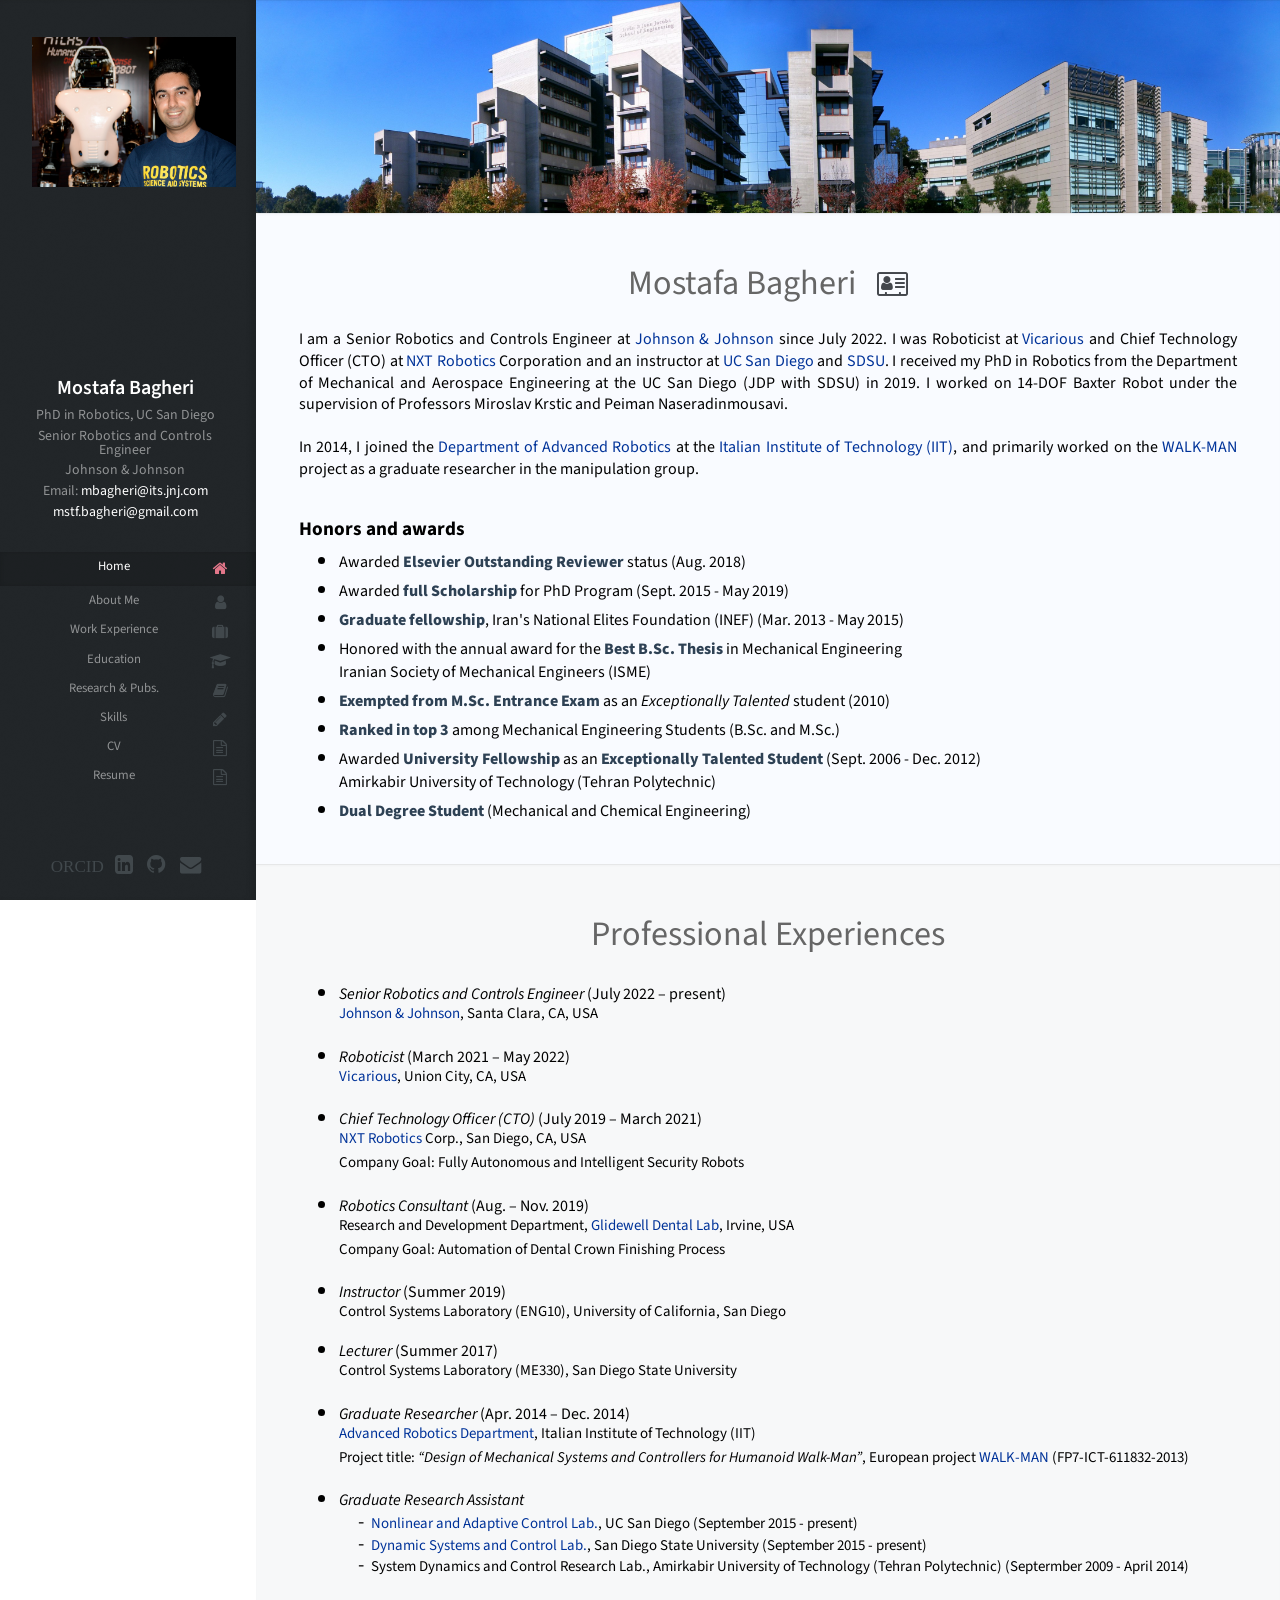
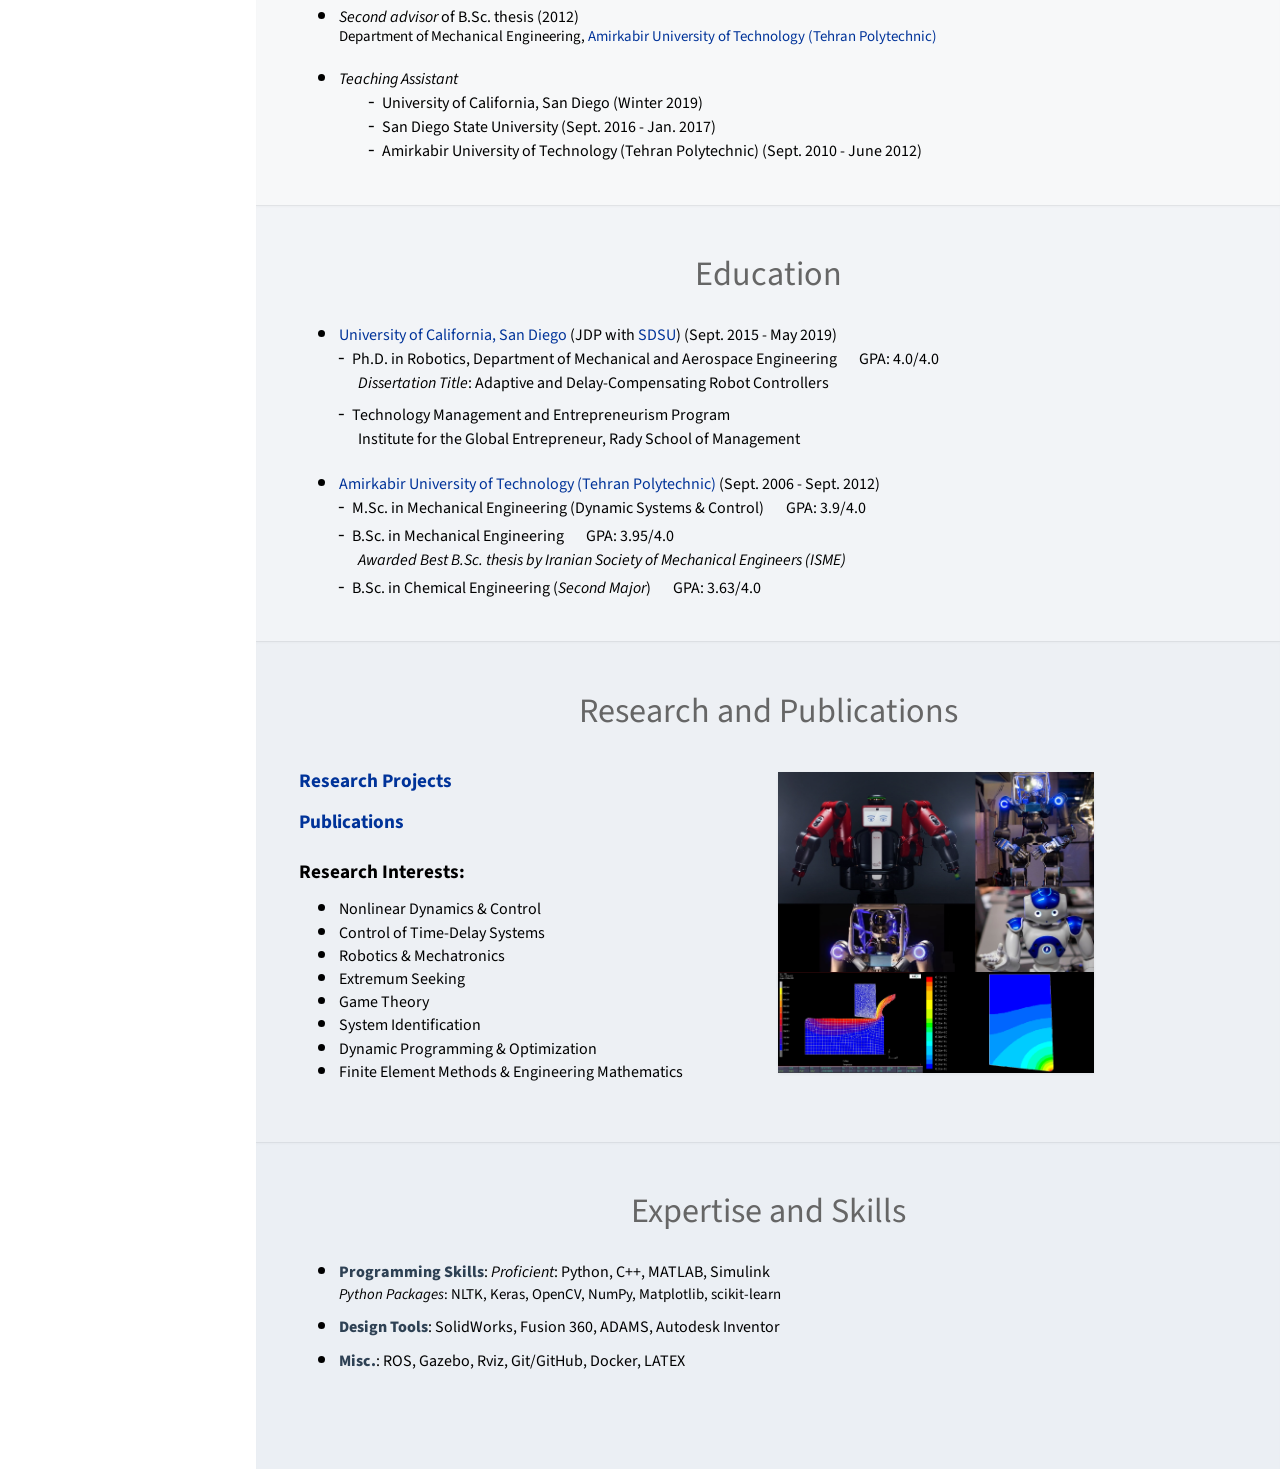
==== index.html @ edbf9868 "initial commit" ====
<!DOCTYPE HTML>
<!--
	Prologue by HTML5 UP
	html5up.net | @ajlkn
	Free for personal and commercial use under the CCA 3.0 license (html5up.net/license)
-->
<html>
	<head>
		<title>Mostafa Bagheri</title>
		<link href="images/UCSD.png" rel="icon"/>

		<script>
		  (function(i,s,o,g,r,a,m){i['GoogleAnalyticsObject']=r;i[r]=i[r]||function(){
		  (i[r].q=i[r].q||[]).push(arguments)},i[r].l=1*new Date();a=s.createElement(o),
		  m=s.getElementsByTagName(o)[0];a.async=1;a.src=g;m.parentNode.insertBefore(a,m)
		  })(window,document,'script','https://www.google-analytics.com/analytics.js','ga');

		  ga('create', 'UA-82747559-2', 'auto');
		  ga('require', 'linkid');
		  ga('send', 'pageview');

		</script>

		<meta charset="utf-8" />
		<meta name="viewport" content="width=device-width, initial-scale=1" />
		<!--[if lte IE 8]><script src="assets/js/ie/html5shiv.js"></script><![endif]-->
		<link rel="stylesheet" href="assets/css/main.css" />
		<!--[if lte IE 8]><link rel="stylesheet" href="assets/css/ie8.css" /><![endif]-->
		<!--[if lte IE 9]><link rel="stylesheet" href="assets/css/ie9.css" /><![endif]-->
	</head>
	<body>

		<!-- Header -->
		<div id="header">

			<div class="top">

				<!-- Logo -->
					<div id="logo">
						<span class="image avatar48"> <img src="images/profile.jpg"/></span>
						<p style="line-height:12.5em;"> &nbsp; </p> <!-- for enough top margin-->
						<h1 id="title" style="font-size: 20px; margin-top:1em;">
							Mostafa Bagheri
						</h1>
						<p style="line-height:1.0em; font-size: 0.65em">
							PhD in Robotics, UC San Diego
						</p>
						<p style="line-height:1.0em; font-size: 0.65em">
							Senior Robotics and Controls Engineer
						</p>
                                                <p style="line-height:1.0em; font-size: 0.65em">
							Johnson & Johnson
						</p>
						<p style="line-height:1.0em; font-size: 0.65em">
							Email: <a href="mailto:mbagheri@its.jnj.com" style="color:#ffffff"> mbagheri@its.jnj.com </a>
						</p>
						<p style="line-height:1.0em; font-size: 0.65em">
							<!-- &emsp; &emsp; &nbsp; --> <a href="mailto:mstf.bagheri@gmail.com" style="color:#ffffff">mstf.bagheri@gmail.com</a>
						</p>
					</div>

				<!-- Nav -->
					<nav id="nav">
						<!--

							Prologue's nav expects links in one of two formats:

							1. Hash link (scrolls to a different section within the page)

							   <li><a href="#foobar" id="foobar-link" class="icon fa-whatever-icon-you-want skel-layers-ignoreHref"><span class="label">Foobar</span></a></li>

							2. Standard link (sends the user to another page/site)

							   <li><a href="http://foobar.tld" id="foobar-link" class="icon fa-whatever-icon-you-want"><span class="label">Foobar</span></a></li>

						-->
						<ul>
							<li>
								<a href="#top" id="top-link" class="skel-layers-ignoreHref">
									<span class="icon fa-home" style="margin:-10px 0 -5px 0;"> Home </span>
								</a>
							</li>
							
							<li>
								<a href="#about" id="about-link" class="skel-layers-ignoreHref">
									<span style="margin:-10px 0 -10px 0" class="icon fa-user"> About Me </span>
								</a>
							</li>

							<li>
								<a href="#work" id="work-link" class="skel-layers-ignoreHref"><span style="margin:-10px 0 -10px 0" class="icon fa-suitcase"> Work Experience </span></a>
							</li>
							
							<li>
								<a href="#education" id="education-link" class="skel-layers-ignoreHref"><span style="margin:-10px 0 -10px 0" class="icon fa-graduation-cap"> Education </span></a>
							</li>

							<li>
								<a href="#research" id="research-link" class="skel-layers-ignoreHref"><span style="margin:-10px 0 -10px 0" class="icon fa-book"> Research &amp; Pubs. </span></a>
							</li>
							
							<li>
								<a href="#skills" id="skills-link" class="skel-layers-ignoreHref"><span style="margin:-10px 0 -10px 0" class="icon fa-pencil"> Skills </span></a>
							</li>
							
							<li>
								<a href="MBagheri_CV.pdf" target="_blank" id="resume-link" class="skel-layers-ignoreHref"><span class="icon fa-file-text-o" style="margin:-10px 0 -10px 0">CV</span></a>
							</li>
							<li>
								<a href="MBagheri_resume.pdf" target="_blank" id="resume-link" class="skel-layers-ignoreHref"><span class="icon fa-file-text-o" style="margin:-10px 0 -10px 0">Resume</span></a>
							</li>

						</ul>
					</nav>

			</div>

			<div class="bottom">
				<!-- Social Icons -->
				<ul style="margin-top:0px" class="icons">
					<!-- <li>
						<a href="#" class="icon fa-twitter"><span class="label">Twitter</span></a>
					</li> -->
					
					<li style="padding-right:25px">
						<a href="https://orcid.org/0000-0001-7438-4674" class="fa fa-brands:orcid"><span class="label">ORCID</span></a>
					</li>

					<li style="padding-right:-1px">
						<a href="https://www.linkedin.com/in/mstf-bagheri" class="icon fa-linkedin-square"></a>
					</li>
					
					<!-- <li>
						<a href="https://app.joinhandshake.com/users/11401676" class="icon fa-handshake-o"><span class="label">Handshake</span></a>
					</li> -->
					
					<li style="padding-right: 1px">
						<a href="https://github.com/mostafa-bagheri" class="icon fa-github"></a>
					</li>
					
					<!-- <li>
						<a href="#" class="icon fa-dribbble"><span class="label">Dribbble</span></a>
					</li> -->
					
					<li>
						<a href="mailto:mstfbagheri@ucsd.edu" class="icon fa-envelope"></a>
					</li>

				</ul>
			</div>

		</div>

		<!-- Main -->
			<div id="main">

				<!-- Intro -->
					<section id="top" class="one dark cover">
						<div class="container">
							<header>
								<br /> 			<br />
								<br /> 			<br />
								<!--  <h2 class="alt">Mostafa Bagheri</h2>
									<p>Nonlinear and Adaptive Control laboratory<br />
									Mechanical and Aerospace Engineering<br />
									University of California San Diego<br />
									Phone: 858-534-5670, &nbsp;&nbsp; Cell: 424-347-4858<br />
									<a href="mstfbagheri@eng.ucsd.edu" style="color:#91a1c1">mstfbagheri@ucsd.edu</a></p> -->
							</header>

							<!--  <footer>
								<a href="#portfolio" class="button scrolly">Magna Aliquam</a>
							</footer> -->

						</div>
					</section>

				<!-- Home -->
					<section id="about" class="two">
						<div class="container">

							<header>
								<h2>Mostafa Bagheri &nbsp; <a href="M_Bagheri.vcf" style="color:#44474d; font-size: 22px;" class="icon fa-address-card-o"></a></h2>
							</header>

							<p class="mytext" style="text-align:justify; margin-bottom:1.5em">
								I am a Senior Robotics and Controls Engineer at <a href="http://www.jnj.com/" style="color:#003399">Johnson & Johnson</a> since July 2022. I was Roboticist at <a href="http://www.vicarious.com/" style="color:#003399">Vicarious</a> and Chief Technology Officer (CTO) at <a href="http://www.nxtrobotics.com/" style="color:#003399">NXT Robotics</a> Corporation and an instructor at <a href="http://flyingv.ucsd.edu/" target="_blank" style="color:#003399">UC San Diego</a> and <a href="https://peimannm.sdsu.edu/" target="_blank" style="color:#003399">SDSU</a>. I received my PhD in Robotics from the Department of Mechanical and Aerospace Engineering at the UC San Diego (JDP with SDSU) in 2019. I worked on 14-DOF Baxter Robot under the supervision of Professors Miroslav Krstic and Peiman Naseradinmousavi. 
								</br>
								</br>
								In 2014, I joined the <a href="https://www.iit.it/research/lines/advanced-robotics" style="color:#003399">Department of Advanced Robotics</a> at the <a href="https://iit.it/" style="color:#003399">Italian Institute of Technology (IIT)</a>, and primarily worked on the <a href="https://www.walk-man.eu/" style="color:#003399">WALK-MAN</a> project as a graduate researcher in the manipulation group.
							</p>
							

							<p class="mysubsec" style="text-align:justify; margin: 2.0em 0 0.25em 0">
								Honors and awards
							</p>
							<ul style="list-style-type:disc; margin-left:40px">
								
								<li><p class="mylist">Awarded <b>Elsevier Outstanding Reviewer</b> status (Aug. 2018) </p>

								<li><p class="mylist">Awarded <b>full Scholarship</b> for PhD Program (Sept. 2015 - May 2019)

								<!-- <li><p class="mylist" style="margin-bottom:0.4em">Awarded Dynamic Systems and Control Division (<a href="https://www.asme.org/events/dscc/about" style="color:#003399">DSCD</a>) student travel grant, 2016 & 2017 (<a href="https://www.asme.org/" style="color:#003399">www.asme.org</a>)</p> -->
							
								<li><p class="mylist"><b>Graduate fellowship</b>, Iran's National Elites Foundation (INEF) (Mar. 2013 - May 2015) </p>
								
								<li><p class="mylist" style="margin-bottom:-0.07em">Honored with the annual award for the <b>Best B.Sc. Thesis</b> in Mechanical Engineering</p>
								<p class="mylist">Iranian Society of Mechanical Engineers (ISME)</p>
								
								<li>
									<p class="mylist">
										<b>Exempted from M.Sc. Entrance Exam</b> as an <i>Exceptionally Talented</i> student (2010)</p>
								</li>
								
								<li>
									<p class="mylist">
										<b>Ranked in top 3</b> among Mechanical Engineering Students (B.Sc. and M.Sc.)</p>
								</li>
								
								<li>
									<p class="mylist" style="margin-bottom:-0.07em">
										Awarded <b>University Fellowship</b> as an <b>Exceptionally Talented Student</b> (Sept. 2006 - Dec. 2012)
									</p>
									
									<p class="mylist">
										Amirkabir University of Technology (Tehran Polytechnic)
									</p>
								</li>
								
								<li>
									<p class="mylist">
										<b>Dual Degree Student</b> (Mechanical and Chemical Engineering)
									</p>
								</li>

								<p class="mylistsub" style="margin-bottom:-1.5em">
								</p>

							</ul>
						
						</div>
					</section>

					<section id="work" class="three">
						<div class="container">

							<header>
								<h2>Professional Experiences</h2>
							</header>

							<!-- <a href="#" class="image featured"><img src="images/pic08.jpg" alt="" /></a> -->

							<ul style="list-style-type:disc;margin-left:40px;margin-top:10px">

								<li>
									<p class="mylist" style="text-align:justify"><i>Senior Robotics and Controls Engineer</i> (July 2022 – present)</p>
									<p class="mylistsub" style="text-align:justify">
									<a href="https://www.vicarious.com" style="color:#003399">Johnson & Johnson</a>, Santa Clara, CA, USA</p>
									<p class="mylistsub" style="margin-bottom:1.15em"></p>

								</li>

								<li>
									<p class="mylist" style="text-align:justify"><i>Roboticist</i> (March 2021 – May 2022)</p>
									<p class="mylistsub" style="text-align:justify">
									<a href="https://www.vicarious.com" style="color:#003399">Vicarious</a>, Union City, CA, USA</p>
									<p class="mylistsub" style="margin-bottom:1.15em"></p>

								</li>

								<li>
									<p class="mylist" style="text-align:justify"><i>Chief Technology Officer (CTO)</i> (July 2019 – March 2021)</p>
									
									<p class="mylistsub" style="text-align:justify">
									
									<a href="https://www.nxtrobotics.com" style="color:#003399">NXT Robotics</a> Corp., San Diego, CA, USA</p>
									
									<p class="mylistsub" style="text-align:justify; margin-top:-6px;">
									Company Goal: Fully Autonomous and Intelligent Security Robots</p>

									<p class="mylistsub" style="margin-bottom:1.15em"></p>

								</li>

								<li><p class="mylist" style="text-align:justify"><i>Robotics Consultant</i> (Aug. – Nov. 2019)</p>
									
									<p class="mylistsub" style="text-align:justify">
									Research and Development Department, <a href="https://glidewelldental.com" style="color:#003399">Glidewell Dental Lab</a>, Irvine, USA</p>
									
									<p class="mylistsub" style="text-align:justify; margin-top:-6px;">
									Company Goal: Automation of Dental Crown Finishing Process</p>

									<p class="mylistsub" style="margin-bottom:1.15em"></p>

								</li>

								<li><p class="mylist" style="text-align:justify"><i>Instructor</i> (Summer 2019)</p>

									<p class="mylistsub" style="text-align:justify">
									Control Systems Laboratory (ENG10), University of California, San Diego</p>

								</li>

								<li><p class="mylist" style="text-align:justify"><i>Lecturer</i> (Summer 2017)</p>
									
									<p class="mylistsub" style="text-align:justify">
									Control Systems Laboratory (ME330), San Diego State University</p>

									<p class="mylistsub" style="margin-bottom:1.15em"></p>

								</li>

								<li><p class="mylist" style="text-align:justify;">
									<i>Graduate Researcher</i> (Apr. 2014 – Dec. 2014)</p>
									
									<p class="mylistsub" style="text-align:justify;">
										<a href="https://www.iit.it/research/lines/advanced-robotics" style="color:#003399">Advanced Robotics Department</a>, Italian Institute of Technology (IIT)</p>

									<p class="mylistsub" style="text-align:justify; margin-top:-6px;">
										Project title: <i>“Design of Mechanical Systems and Controllers for Humanoid Walk-Man”</i>, European project <a href="https://www.walk-man.eu/" style="color:#003399">WALK-MAN</a> (FP7-ICT-611832-2013)</p>

									<p class="mylistsub" style="margin-bottom:1.15em"></p>

								</li>

								<li><p class="mylist" style="text-align:justify; margin-bottom:4px;">
									<i>Graduate Research Assistant</i>
									<ul style="list-style-type:none; margin-left:20px">

										<li>
											<p class="mylistsub" style="text-align:justify; margin-bottom:5px;">
											&#9588; <a href="http://flyingv.ucsd.edu/" style="color:#003399">Nonlinear and Adaptive Control Lab.</a>, UC San Diego (September 2015 - present)
										</li>
										
										<li>
											<p class="mylistsub" style="text-align:justify; margin-bottom:5px;">
											&#9588; <a href="http://www-rohan.sdsu.edu/~mezzolo/index.html/" style="color:#003399">Dynamic Systems and Control Lab.</a>, San Diego State University (September 2015 - present)</p>
										</li>
										
										<li>
											<p class="mylistsub" style="text-align:justify">
											&#9588; System Dynamics and Control Research Lab., Amirkabir University of Technology (Tehran Polytechnic) (Septermber 2009 - April 2014)</p>
										</li>

										<!--<a href="http://mec.aut.ac.ir/autcms/labs/verticalPagesAjax/labHome.htm?id=1766457344&depurl=mechanical-engineering&lang=en&cid=6624872">-->

									</ul>

									<p class="mylistsub" style="margin-bottom:-1.25em"></p>
								</li>

								<li>
									<p class="mylist" style="text-align:justify">
									<i>Second advisor</i> of B.Sc. thesis (2012)</p>
									
									<p class="mylistsub" style="text-align:justify">
										Department of Mechanical Engineering, <a href="http://aut.ac.ir/en" style="color:#003399"> Amirkabir University of Technology (Tehran Polytechnic)</a>
									</p>

									<p class="mylistsub" style="margin-bottom:1.15em"></p>
								</li>

								<li><p class="mylist" style="text-align:justify">
									<i>Teaching Assistant</i>
									<ul style="list-style-type:none; margin-left:30px">

										<li><p class="mylist" style="text-align:justify">
											&#9588; University of California, San Diego (Winter 2019)</p>
										</li>

										<li><p class="mylist" style="text-align:justify">
											&#9588; San Diego State University (Sept. 2016 - Jan. 2017)</p>
										</li>
										
										<li><p class="mylist" style="text-align:justify">
											&#9588; Amirkabir University of Technology (Tehran Polytechnic) (Sept. 2010 - June 2012)</p>
										</li>

									</ul>

									<p class="mylistsub" style="margin-bottom:-1.5em"></p>
								</li>

							</ul>

						</div>
					</section>

					<section id="education" class="four">
						<div class="container">

							<header>
								<h2>Education</h2>
							</header>

							<ul style="list-style-type:disc; margin-left:40px">
								<li>
									<p class="mylist"><a href="https://ucsd.edu/" target="_blank" style="color:#003399;margin-bottom:-50px">University of California, San Diego</a> (JDP with <a href="https://www.sdsu.edu/" style="color:#003399">SDSU</a>) (Sept. 2015 - May 2019)</p>
								
									<p class="mylist"> &#9588; Ph.D. in Robotics, Department of Mechanical and Aerospace Engineering &emsp; GPA: 4.0/4.0</p>
									
									<p class="mylist"> &emsp; <i>Dissertation Title</i>: Adaptive and Delay-Compensating Robot Controllers</p>
									
									<p class="mylist" style="margin-bottom:0.5em"></p> <!-- style="font-size:19px; line-height:20px; text-align:left; margin-bottom:20px" -->
									
									<p class="mylist"> &#9588; Technology Management and Entrepreneurism Program</p>
									
									<p class="mylist"> &emsp; Institute for the Global Entrepreneur, Rady School of Management</p>
									
									<p class="mylist" style="margin-bottom:1.0em"></p>
								</li>

								<li>
									<p class="mylist"><a href="http://aut.ac.ir/en" style="color:#003399">Amirkabir University of Technology (Tehran Polytechnic)</a> (Sept. 2006 - Sept. 2012)</p>
								
									<p class="mylist" style="margin-bottom:0.25em"> &#9588; M.Sc. in Mechanical Engineering (Dynamic Systems &amp; Control) &emsp; GPA: 3.9/4.0 </p>
								
									<p class="mylist"> &#9588; B.Sc. in Mechanical Engineering &emsp; GPA: 3.95/4.0 </p>
								
									<p class="mylist"> &emsp; <i>Awarded Best B.Sc. thesis by Iranian Society of Mechanical Engineers (ISME)</i></p>
								
									<p class="mylist" style="margin-bottom:0.25em"></p>
								
									<p class="mylist"> &#9588; B.Sc. in Chemical Engineering (<i>Second Major</i>) &emsp; GPA: 3.63/4.0 </p>
								
								</li>

								<p class="mylistsub" style="margin-bottom:-1.5em"></p>

							</ul>

						</div>
					</section>

					<section id="research" class="five">
						<div class="container">

							<header>
								<h2 style="margin-bottom: 10px;">Research and Publications</h2>
							</header>

							<p class="mysubsec" style="text-align:justify; margin-bottom:1.0em">
								<a href="research.html" style="color:#003399;">Research Projects</a>
							</p>

							<p class="mysubsec" style="text-align:justify; margin-bottom:1.5em">
								<a href="publication.html" style="color:#003399;">Publications</a>
							</p>

							<p class="mysubsec" style="text-align:justify">Research Interests:</p>

							<div class="row">
								<div class="mysubsec" style="width: 60%;">  <!--class="4u 12u$(mobile)"-->
									<ul style="list-style-type:disc;margin-left:40px">
									<li><p class="mylist3">Nonlinear Dynamics & Control</p>
									<li><p class="mylist3">Control of Time-Delay Systems</p>
									<li><p class="mylist3">Robotics &amp; Mechatronics</p>
									<li><p class="mylist3">Extremum Seeking</p>
									<li><p class="mylist3">Game Theory</p>
									<li><p class="mylist3">System Identification</p>
									<li><p class="mylist3">Dynamic Programming & Optimization</p>
									<li><p class="mylist3">Finite Element Methods &amp; Engineering Mathematics</p>
									</ul>
								</div>

								<div class="4u 14u$(mobile)" style="width: 35%; margin-top: -120px; margin-left: -10%; margin-bottom: 10px;"> 
									<article class="item">
										<a href="research.html" class="image fit"><img src="images/Robotics.jpg"/></a>
									</article>
								</div>
								
								<br/> <br/>
								
								<div class="4u 14u$(mobile)" style="width: 35%; margin-top: -45px; margin-left: -10%;"> 
									<article class="item">
										<a href="research.html" class="image fit"><img src="images/FEM.png"/></a>
									</article>
								</div>
							</div>

							<p class="mylistsub" style="margin-bottom:-1.5em"></p>

							<!-- <div class="row">
								<div class="4u 12u$(mobile)">
									<article class="item">
										<a href="#" class="image fit"><img src="images/pic02.jpg" alt="" /></a>
										<header>
											<h3>Robotics</h3>
										</header>
									</article>
									<!- <article class="item">
										<a href="#" class="image fit"><img src="images/pic03.jpg" alt="" /></a>
										<header>
											<h3>Finite Elements</h3>
										</header>
									</article> ->
								</div>
								<!- <div class="4u 12u$(mobile)">
									<article class="item">
										<a href="#" class="image fit"><img src="images/pic03.jpg" alt="" /></a>
										<header>
											<h3>Smart Valves</h3>
										</header>
									</article>
									<article class="item">
										<a href="#" class="image fit"><img src="images/pic05.jpg" alt="" /></a>
										<header>
											<h3>Natoque Vitae</h3>
										</header>
									</article>
								</div> ->
								<div class="4u$ 12u$(mobile)">
									<article class="item">
										<a href="#" class="image fit"><img src="images/pic03.jpg" alt="" /></a>
										<header>
											<h3>Finite Elements</h3>
										</header>
									</article>
									<!- <article class="item">
										<a href="#" class="image fit"><img src="images/pic07.jpg" alt="" /></a>
										<header>
											<h3>Orci Convallis</h3>
										</header>
									</article>
								</div> ->
							</div> -->

						</div>
					</section>

					

					<section id="skills" class="six">
						<div class="container">

							<header>
								<h2>Expertise and Skills</h2>
							</header>

							<ul style="list-style-type:disc;margin-left:40px">

								<li>
									<p class="mylist" style="text-align:justify; margin-bottom:3px;">
										<b>Programming Skills</b>: <i>Proficient</i>: Python, C++, MATLAB, Simulink
									</p>

									<p class="mylistsub" style="text-align:justify; margin-bottom:7px;">
										<i>Python Packages</i>: NLTK, Keras, OpenCV, NumPy, Matplotlib, scikit-learn
									</p>
								</li>

								<li>
									<p class="mylist" style="text-align:justify; margin-bottom:5px;">
										<b>Design Tools</b>: SolidWorks, Fusion 360, ADAMS, Autodesk Inventor
									</p>
								</li>
								
								<li>
									<p class="mylist" style="text-align:justify">
										<b>Misc.</b>: ROS, Gazebo, Rviz, Git/GitHub, Docker, LATEX
									</p>
								</li>

							</ul>


						</div>
					</section>


				<!--
				<!- Contact ->
					<section id="Contact" class="four">
						<div class="container">

							<header>
								<h2>Contact</h2>
							</header>

							<p>Elementum sem parturient nulla quam placerat viverra
							mauris non cum elit tempus. Porttitor curae mauris urna mi dolor.</p>

							<form method="post" action="#">
								<div class="row">
									<div class="6u 12u$(mobile)"><input type="text" name="name" placeholder="Name" /></div>
									<div class="6u$ 12u$(mobile)"><input type="text" name="email" placeholder="Email" /></div>
									<div class="12u$">
										<textarea name="message" placeholder="Message"></textarea>
									</div>
									<div class="12u$">
										<input type="submit" value="Send Message" />
									</div>
								</div>
							</form>

						</div>
					</section>
				-->

			</div>

		<!--
		<!- Footer ->
			<div id="footer">

				<!- Copyright ->
					<ul class="copyright">
						<li>&copy; Untitled. All rights reserved.</li><li>Design: <a href="http://html5up.net">HTML5 UP</a></li>
					</ul>

			</div>
		-->

		<!-- Scripts -->
			<script src="assets/js/jquery.min.js"></script>
			<script src="assets/js/jquery.scrolly.min.js"></script>
			<script src="assets/js/jquery.scrollzer.min.js"></script>
			<script src="assets/js/skel.min.js"></script>
			<script src="assets/js/util.js"></script>
			<!--[if lte IE 8]><script src="assets/js/ie/respond.min.js"></script><![endif]-->
			<script src="assets/js/main.js"></script>

	</body>
</html>
---- assets/css/main.css ----
@import url("https://fonts.googleapis.com/css?family=Source+Sans+Pro:300,400italic,400,600");
@import url("https://cdnjs.cloudflare.com/ajax/libs/font-awesome/4.7.0/css/font-awesome.min.css");
/* italic = 400 */
/*
	Prologue by HTML5 UP
	html5up.net | @ajlkn
	Free for personal and commercial use under the CCA 3.0 license (html5up.net/license)
	line-height
	font-size

*/

/*
	Line 2299: left bar width;
*/

/* Reset */

	html, body, div, span, applet, object, iframe, h1, h2, h3, h4, h5, h6, p, blockquote, pre, a, abbr, acronym, address, big, cite, code, del, dfn, em, img, ins, kbd, q, s, samp, small, strike, strong, sub, sup, tt, var, /*b,*/ u, i, center, dl, dt, dd, ol, ul, li, fieldset, form, label, legend, table, caption, tbody, tfoot, thead, tr, th, td, article, aside, canvas, details, embed, figure, figcaption, footer, header, hgroup, menu, nav, output, ruby, section, summary, time, mark, audio, video {
		margin: 0;
		padding: 0;
		border: 0;
		font-size: 100%;
		font: inherit;
		vertical-align: baseline;
	}

	p.mylist {
		font-size:0.75em;
	  	line-height:1.5em;
	  	text-align:left;
	  	margin-bottom:0.0em; /*Line height in paragraph*/
	}

	p.mylistsub {
		font-size:0.7em;
	  	line-height:1.1em;
	  	text-align:left;
	  	margin-bottom:0.9em; /*Line height in paragraph*/
	}

	p.mylist2 {
		font-size:0.75em;
	  	line-height:1.25em;
	  	text-align:left;
	  	margin-bottom:0.9em; /*Line height in paragraph*/
	}

	p.mylist3 {
		font-size:0.75em;
	  	line-height:1.15em;
	  	text-align:left;
	  	margin-bottom:-0.2em; /*Line height in paragraph*/
	}

	p.mytext {
		font-size:0.75em;
	  	line-height:1.35em;
	  	text-align:left;
	}

	p.mysubsec {
		font-size:0.9em;
		line-height:1.1em;
		text-align:left;
		margin-bottom:0.5em;
		font-weight:bold
	}

	article, aside, details, figcaption, figure, footer, header, hgroup, menu, nav, section {
		display: block;
	}

	body {
		line-height: 1;
	}

	ul { /* I changed from "ol, ul" to "ul", bacuse I wanted numbers li list */
		list-style: none;
	}

	blockquote, q {
		quotes: none;
	}

	blockquote:before, blockquote:after, q:before, q:after {
		content: '';
		content: none;
	}

	table {
		border-collapse: collapse;
		border-spacing: 0;
	}

	body {
		-webkit-text-size-adjust: none;
	}

/* Box Model */

	*, *:before, *:after {
		-moz-box-sizing: border-box;
		-webkit-box-sizing: border-box;
		box-sizing: border-box;
	}

/* Containers */

	.container {
		margin-left: auto;
		margin-right: auto;
	}

	.container.\31 25\25 {
		width: 100%;
		max-width: 1750px;
		min-width: 1400px;
	}

	.container.\37 5\25 {
		width: 1050px;
	}

	.container.\35 0\25 {
		width: 700px;
	}

	.container.\32 5\25 {
		width: 350px;
	}

	.container {
		width: 1400px;
	}

	@media screen and (min-width: 961px) and (max-width: 1880px) {

		.container.\31 25\25 {
			width: 100%;
			max-width: 1500px;
			min-width: 1200px;
		}

		.container.\37 5\25 {
			width: 900px;
		}

		.container.\35 0\25 {
			width: 600px;
		}

		.container.\32 5\25 {
			width: 300px;
		}

		.container {
			width: 1200px;
		}

	}

	@media screen and (min-width: 961px) and (max-width: 1620px) {

		.container.\31 25\25 {
			width: 100%;
			max-width: 1200px;
			min-width: 960px;
		}

		.container.\37 5\25 {
			width: 720px;
		}

		.container.\35 0\25 {
			width: 480px;
		}

		.container.\32 5\25 {
			width: 240px;
		}

		.container {
			width: 960px;
		}

	}

	@media screen and (min-width: 961px) and (max-width: 1320px) {

		.container.\31 25\25 {
			width: 100%;
			max-width: 125%;
			min-width: 100%;
		}

		.container.\37 5\25 {
			width: 75%;
		}

		.container.\35 0\25 {
			width: 50%;
		}

		.container.\32 5\25 {
			width: 25%;
		}

		.container {
			width: 100%;
		}

	}

	@media screen and (max-width: 960px) {

		.container.\31 25\25 {
			width: 100%;
			max-width: 125%;
			min-width: 100%;
		}

		.container.\37 5\25 {
			width: 75%;
		}

		.container.\35 0\25 {
			width: 50%;
		}

		.container.\32 5\25 {
			width: 25%;
		}

		.container {
			width: 100%;
		}

	}

	@media screen and (max-width: 736px) {

		.container.\31 25\25 {
			width: 100%;
			max-width: 125%;
			min-width: 100%;
		}

		.container.\37 5\25 {
			width: 75%;
		}

		.container.\35 0\25 {
			width: 50%;
		}

		.container.\32 5\25 {
			width: 25%;
		}

		.container {
			width: 100% !important;
		}

	}

/* Grid */

	.row {
		border-bottom: solid 1px transparent;
		-moz-box-sizing: border-box;
		-webkit-box-sizing: border-box;
		box-sizing: border-box;
	}

	.row > * {
		float: left;
		-moz-box-sizing: border-box;
		-webkit-box-sizing: border-box;
		box-sizing: border-box;
	}

	.row:after, .row:before {
		content: '';
		display: block;
		clear: both;
		height: 0;
	}

	.row.uniform > * > :first-child {
		margin-top: 0;
	}

	.row.uniform > * > :last-child {
		margin-bottom: 0;
	}

	.row.\30 \25 > * {
		padding: 0px 0 0 0px;
	}

	.row.\30 \25 {
		margin: 0px 0 -1px 0px;
	}

	.row.uniform.\30 \25 > * {
		padding: 0px 0 0 0px;
	}

	.row.uniform.\30 \25 {
		margin: 0px 0 -1px 0px;
	}

	.row > * {
		padding: 40px 0 0 40px;
	}

	.row {
		margin: -40px 0 -1px -40px;
	}

	.row.uniform > * {
		padding: 40px 0 0 40px;
	}

	.row.uniform {
		margin: -40px 0 -1px -40px;
	}

	.row.\32 00\25 > * {
		padding: 80px 0 0 80px;
	}

	.row.\32 00\25 {
		margin: -80px 0 -1px -80px;
	}

	.row.uniform.\32 00\25 > * {
		padding: 80px 0 0 80px;
	}

	.row.uniform.\32 00\25 {
		margin: -80px 0 -1px -80px;
	}

	.row.\31 50\25 > * {
		padding: 60px 0 0 60px;
	}

	.row.\31 50\25 {
		margin: -60px 0 -1px -60px;
	}

	.row.uniform.\31 50\25 > * {
		padding: 60px 0 0 60px;
	}

	.row.uniform.\31 50\25 {
		margin: -60px 0 -1px -60px;
	}

	.row.\35 0\25 > * {
		padding: 20px 0 0 20px;
	}

	.row.\35 0\25 {
		margin: -20px 0 -1px -20px;
	}

	.row.uniform.\35 0\25 > * {
		padding: 20px 0 0 20px;
	}

	.row.uniform.\35 0\25 {
		margin: -20px 0 -1px -20px;
	}

	.row.\32 5\25 > * {
		padding: 10px 0 0 10px;
	}

	.row.\32 5\25 {
		margin: -10px 0 -1px -10px;
	}

	.row.uniform.\32 5\25 > * {
		padding: 10px 0 0 10px;
	}

	.row.uniform.\32 5\25 {
		margin: -10px 0 -1px -10px;
	}

	.\31 2u, .\31 2u\24 {
		width: 100%;
		clear: none;
		margin-left: 0;
	}

	.\31 1u, .\31 1u\24 {
		width: 91.6666666667%;
		clear: none;
		margin-left: 0;
	}

	.\31 0u, .\31 0u\24 {
		width: 83.3333333333%;
		clear: none;
		margin-left: 0;
	}

	.\39 u, .\39 u\24 {
		width: 75%;
		clear: none;
		margin-left: 0;
	}

	.\38 u, .\38 u\24 {
		width: 66.6666666667%;
		clear: none;
		margin-left: 0;
	}

	.\37 u, .\37 u\24 {
		width: 58.3333333333%;
		clear: none;
		margin-left: 0;
	}

	.\36 u, .\36 u\24 {
		width: 50%;
		clear: none;
		margin-left: 0;
	}

	.\35 u, .\35 u\24 {
		width: 41.6666666667%;
		clear: none;
		margin-left: 0;
	}

	.\34 u, .\34 u\24 {
		width: 33.3333333333%;
		clear: none;
		margin-left: 0;
	}

	.\33 u, .\33 u\24 {
		width: 25%;
		clear: none;
		margin-left: 0;
	}

	.\32 u, .\32 u\24 {
		width: 16.6666666667%;
		clear: none;
		margin-left: 0;
	}

	.\31 u, .\31 u\24 {
		width: 8.3333333333%;
		clear: none;
		margin-left: 0;
	}

	.\31 2u\24 + *,
	.\31 1u\24 + *,
	.\31 0u\24 + *,
	.\39 u\24 + *,
	.\38 u\24 + *,
	.\37 u\24 + *,
	.\36 u\24 + *,
	.\35 u\24 + *,
	.\34 u\24 + *,
	.\33 u\24 + *,
	.\32 u\24 + *,
	.\31 u\24 + * {
		clear: left;
	}

	.\-11u {
		margin-left: 91.66667%;
	}

	.\-10u {
		margin-left: 83.33333%;
	}

	.\-9u {
		margin-left: 75%;
	}

	.\-8u {
		margin-left: 66.66667%;
	}

	.\-7u {
		margin-left: 58.33333%;
	}

	.\-6u {
		margin-left: 50%;
	}

	.\-5u {
		margin-left: 41.66667%;
	}

	.\-4u {
		margin-left: 33.33333%;
	}

	.\-3u {
		margin-left: 25%;
	}

	.\-2u {
		margin-left: 16.66667%;
	}

	.\-1u {
		margin-left: 8.33333%;
	}

	@media screen and (min-width: 961px) and (max-width: 1880px) {

		.row > * {
			padding: 40px 0 0 40px;
		}

		.row {
			margin: -40px 0 -1px -40px;
		}

		.row.uniform > * {
			padding: 40px 0 0 40px;
		}

		.row.uniform {
			margin: -40px 0 -1px -40px;
		}

		.row.\32 00\25 > * {
			padding: 80px 0 0 80px;
		}

		.row.\32 00\25 {
			margin: -80px 0 -1px -80px;
		}

		.row.uniform.\32 00\25 > * {
			padding: 80px 0 0 80px;
		}

		.row.uniform.\32 00\25 {
			margin: -80px 0 -1px -80px;
		}

		.row.\31 50\25 > * {
			padding: 60px 0 0 60px;
		}

		.row.\31 50\25 {
			margin: -60px 0 -1px -60px;
		}

		.row.uniform.\31 50\25 > * {
			padding: 60px 0 0 60px;
		}

		.row.uniform.\31 50\25 {
			margin: -60px 0 -1px -60px;
		}

		.row.\35 0\25 > * {
			padding: 20px 0 0 20px;
		}

		.row.\35 0\25 {
			margin: -20px 0 -1px -20px;
		}

		.row.uniform.\35 0\25 > * {
			padding: 20px 0 0 20px;
		}

		.row.uniform.\35 0\25 {
			margin: -20px 0 -1px -20px;
		}

		.row.\32 5\25 > * {
			padding: 10px 0 0 10px;
		}

		.row.\32 5\25 {
			margin: -10px 0 -1px -10px;
		}

		.row.uniform.\32 5\25 > * {
			padding: 10px 0 0 10px;
		}

		.row.uniform.\32 5\25 {
			margin: -10px 0 -1px -10px;
		}

		.\31 2u\28wide\29, .\31 2u\24\28wide\29 {
			width: 100%;
			clear: none;
			margin-left: 0;
		}

		.\31 1u\28wide\29, .\31 1u\24\28wide\29 {
			width: 91.6666666667%;
			clear: none;
			margin-left: 0;
		}

		.\31 0u\28wide\29, .\31 0u\24\28wide\29 {
			width: 83.3333333333%;
			clear: none;
			margin-left: 0;
		}

		.\39 u\28wide\29, .\39 u\24\28wide\29 {
			width: 75%;
			clear: none;
			margin-left: 0;
		}

		.\38 u\28wide\29, .\38 u\24\28wide\29 {
			width: 66.6666666667%;
			clear: none;
			margin-left: 0;
		}

		.\37 u\28wide\29, .\37 u\24\28wide\29 {
			width: 58.3333333333%;
			clear: none;
			margin-left: 0;
		}

		.\36 u\28wide\29, .\36 u\24\28wide\29 {
			width: 50%;
			clear: none;
			margin-left: 0;
		}

		.\35 u\28wide\29, .\35 u\24\28wide\29 {
			width: 41.6666666667%;
			clear: none;
			margin-left: 0;
		}

		.\34 u\28wide\29, .\34 u\24\28wide\29 {
			width: 33.3333333333%;
			clear: none;
			margin-left: 0;
		}

		.\33 u\28wide\29, .\33 u\24\28wide\29 {
			width: 25%;
			clear: none;
			margin-left: 0;
		}

		.\32 u\28wide\29, .\32 u\24\28wide\29 {
			width: 16.6666666667%;
			clear: none;
			margin-left: 0;
		}

		.\31 u\28wide\29, .\31 u\24\28wide\29 {
			width: 8.3333333333%;
			clear: none;
			margin-left: 0;
		}

		.\31 2u\24\28wide\29 + *,
		.\31 1u\24\28wide\29 + *,
		.\31 0u\24\28wide\29 + *,
		.\39 u\24\28wide\29 + *,
		.\38 u\24\28wide\29 + *,
		.\37 u\24\28wide\29 + *,
		.\36 u\24\28wide\29 + *,
		.\35 u\24\28wide\29 + *,
		.\34 u\24\28wide\29 + *,
		.\33 u\24\28wide\29 + *,
		.\32 u\24\28wide\29 + *,
		.\31 u\24\28wide\29 + * {
			clear: left;
		}

		.\-11u\28wide\29 {
			margin-left: 91.66667%;
		}

		.\-10u\28wide\29 {
			margin-left: 83.33333%;
		}

		.\-9u\28wide\29 {
			margin-left: 75%;
		}

		.\-8u\28wide\29 {
			margin-left: 66.66667%;
		}

		.\-7u\28wide\29 {
			margin-left: 58.33333%;
		}

		.\-6u\28wide\29 {
			margin-left: 50%;
		}

		.\-5u\28wide\29 {
			margin-left: 41.66667%;
		}

		.\-4u\28wide\29 {
			margin-left: 33.33333%;
		}

		.\-3u\28wide\29 {
			margin-left: 25%;
		}

		.\-2u\28wide\29 {
			margin-left: 16.66667%;
		}

		.\-1u\28wide\29 {
			margin-left: 8.33333%;
		}

	}

	@media screen and (min-width: 961px) and (max-width: 1620px) {

		.row > * {
			padding: 40px 0 0 40px;
		}

		.row {
			margin: -40px 0 -1px -40px;
		}

		.row.uniform > * {
			padding: 40px 0 0 40px;
		}

		.row.uniform {
			margin: -40px 0 -1px -40px;
		}

		.row.\32 00\25 > * {
			padding: 80px 0 0 80px;
		}

		.row.\32 00\25 {
			margin: -80px 0 -1px -80px;
		}

		.row.uniform.\32 00\25 > * {
			padding: 80px 0 0 80px;
		}

		.row.uniform.\32 00\25 {
			margin: -80px 0 -1px -80px;
		}

		.row.\31 50\25 > * {
			padding: 60px 0 0 60px;
		}

		.row.\31 50\25 {
			margin: -60px 0 -1px -60px;
		}

		.row.uniform.\31 50\25 > * {
			padding: 60px 0 0 60px;
		}

		.row.uniform.\31 50\25 {
			margin: -60px 0 -1px -60px;
		}

		.row.\35 0\25 > * {
			padding: 20px 0 0 20px;
		}

		.row.\35 0\25 {
			margin: -20px 0 -1px -20px;
		}

		.row.uniform.\35 0\25 > * {
			padding: 20px 0 0 20px;
		}

		.row.uniform.\35 0\25 {
			margin: -20px 0 -1px -20px;
		}

		.row.\32 5\25 > * {
			padding: 10px 0 0 10px;
		}

		.row.\32 5\25 {
			margin: -10px 0 -1px -10px;
		}

		.row.uniform.\32 5\25 > * {
			padding: 10px 0 0 10px;
		}

		.row.uniform.\32 5\25 {
			margin: -10px 0 -1px -10px;
		}

		.\31 2u\28normal\29, .\31 2u\24\28normal\29 {
			width: 100%;
			clear: none;
			margin-left: 0;
		}

		.\31 1u\28normal\29, .\31 1u\24\28normal\29 {
			width: 91.6666666667%;
			clear: none;
			margin-left: 0;
		}

		.\31 0u\28normal\29, .\31 0u\24\28normal\29 {
			width: 83.3333333333%;
			clear: none;
			margin-left: 0;
		}

		.\39 u\28normal\29, .\39 u\24\28normal\29 {
			width: 75%;
			clear: none;
			margin-left: 0;
		}

		.\38 u\28normal\29, .\38 u\24\28normal\29 {
			width: 66.6666666667%;
			clear: none;
			margin-left: 0;
		}

		.\37 u\28normal\29, .\37 u\24\28normal\29 {
			width: 58.3333333333%;
			clear: none;
			margin-left: 0;
		}

		.\36 u\28normal\29, .\36 u\24\28normal\29 {
			width: 50%;
			clear: none;
			margin-left: 0;
		}

		.\35 u\28normal\29, .\35 u\24\28normal\29 {
			width: 41.6666666667%;
			clear: none;
			margin-left: 0;
		}

		.\34 u\28normal\29, .\34 u\24\28normal\29 {
			width: 33.3333333333%;
			clear: none;
			margin-left: 0;
		}

		.\33 u\28normal\29, .\33 u\24\28normal\29 {
			width: 25%;
			clear: none;
			margin-left: 0;
		}

		.\32 u\28normal\29, .\32 u\24\28normal\29 {
			width: 16.6666666667%;
			clear: none;
			margin-left: 0;
		}

		.\31 u\28normal\29, .\31 u\24\28normal\29 {
			width: 8.3333333333%;
			clear: none;
			margin-left: 0;
		}

		.\31 2u\24\28normal\29 + *,
		.\31 1u\24\28normal\29 + *,
		.\31 0u\24\28normal\29 + *,
		.\39 u\24\28normal\29 + *,
		.\38 u\24\28normal\29 + *,
		.\37 u\24\28normal\29 + *,
		.\36 u\24\28normal\29 + *,
		.\35 u\24\28normal\29 + *,
		.\34 u\24\28normal\29 + *,
		.\33 u\24\28normal\29 + *,
		.\32 u\24\28normal\29 + *,
		.\31 u\24\28normal\29 + * {
			clear: left;
		}

		.\-11u\28normal\29 {
			margin-left: 91.66667%;
		}

		.\-10u\28normal\29 {
			margin-left: 83.33333%;
		}

		.\-9u\28normal\29 {
			margin-left: 75%;
		}

		.\-8u\28normal\29 {
			margin-left: 66.66667%;
		}

		.\-7u\28normal\29 {
			margin-left: 58.33333%;
		}

		.\-6u\28normal\29 {
			margin-left: 50%;
		}

		.\-5u\28normal\29 {
			margin-left: 41.66667%;
		}

		.\-4u\28normal\29 {
			margin-left: 33.33333%;
		}

		.\-3u\28normal\29 {
			margin-left: 25%;
		}

		.\-2u\28normal\29 {
			margin-left: 16.66667%;
		}

		.\-1u\28normal\29 {
			margin-left: 8.33333%;
		}

	}

	@media screen and (min-width: 961px) and (max-width: 1320px) {

		.row > * {
			padding: 20px 0 0 20px;
		}

		.row {
			margin: -20px 0 -1px -20px;
		}

		.row.uniform > * {
			padding: 20px 0 0 20px;
		}

		.row.uniform {
			margin: -20px 0 -1px -20px;
		}

		.row.\32 00\25 > * {
			padding: 40px 0 0 40px;
		}

		.row.\32 00\25 {
			margin: -40px 0 -1px -40px;
		}

		.row.uniform.\32 00\25 > * {
			padding: 40px 0 0 40px;
		}

		.row.uniform.\32 00\25 {
			margin: -40px 0 -1px -40px;
		}

		.row.\31 50\25 > * {
			padding: 30px 0 0 30px;
		}

		.row.\31 50\25 {
			margin: -30px 0 -1px -30px;
		}

		.row.uniform.\31 50\25 > * {
			padding: 30px 0 0 30px;
		}

		.row.uniform.\31 50\25 {
			margin: -30px 0 -1px -30px;
		}

		.row.\35 0\25 > * {
			padding: 10px 0 0 10px;
		}

		.row.\35 0\25 {
			margin: -10px 0 -1px -10px;
		}

		.row.uniform.\35 0\25 > * {
			padding: 10px 0 0 10px;
		}

		.row.uniform.\35 0\25 {
			margin: -10px 0 -1px -10px;
		}

		.row.\32 5\25 > * {
			padding: 5px 0 0 5px;
		}

		.row.\32 5\25 {
			margin: -5px 0 -1px -5px;
		}

		.row.uniform.\32 5\25 > * {
			padding: 5px 0 0 5px;
		}

		.row.uniform.\32 5\25 {
			margin: -5px 0 -1px -5px;
		}

		.\31 2u\28narrow\29, .\31 2u\24\28narrow\29 {
			width: 100%;
			clear: none;
			margin-left: 0;
		}

		.\31 1u\28narrow\29, .\31 1u\24\28narrow\29 {
			width: 91.6666666667%;
			clear: none;
			margin-left: 0;
		}

		.\31 0u\28narrow\29, .\31 0u\24\28narrow\29 {
			width: 83.3333333333%;
			clear: none;
			margin-left: 0;
		}

		.\39 u\28narrow\29, .\39 u\24\28narrow\29 {
			width: 75%;
			clear: none;
			margin-left: 0;
		}

		.\38 u\28narrow\29, .\38 u\24\28narrow\29 {
			width: 66.6666666667%;
			clear: none;
			margin-left: 0;
		}

		.\37 u\28narrow\29, .\37 u\24\28narrow\29 {
			width: 58.3333333333%;
			clear: none;
			margin-left: 0;
		}

		.\36 u\28narrow\29, .\36 u\24\28narrow\29 {
			width: 50%;
			clear: none;
			margin-left: 0;
		}

		.\35 u\28narrow\29, .\35 u\24\28narrow\29 {
			width: 41.6666666667%;
			clear: none;
			margin-left: 0;
		}

		.\34 u\28narrow\29, .\34 u\24\28narrow\29 {
			width: 33.3333333333%;
			clear: none;
			margin-left: 0;
		}

		.\33 u\28narrow\29, .\33 u\24\28narrow\29 {
			width: 25%;
			clear: none;
			margin-left: 0;
		}

		.\32 u\28narrow\29, .\32 u\24\28narrow\29 {
			width: 16.6666666667%;
			clear: none;
			margin-left: 0;
		}

		.\31 u\28narrow\29, .\31 u\24\28narrow\29 {
			width: 8.3333333333%;
			clear: none;
			margin-left: 0;
		}

		.\31 2u\24\28narrow\29 + *,
		.\31 1u\24\28narrow\29 + *,
		.\31 0u\24\28narrow\29 + *,
		.\39 u\24\28narrow\29 + *,
		.\38 u\24\28narrow\29 + *,
		.\37 u\24\28narrow\29 + *,
		.\36 u\24\28narrow\29 + *,
		.\35 u\24\28narrow\29 + *,
		.\34 u\24\28narrow\29 + *,
		.\33 u\24\28narrow\29 + *,
		.\32 u\24\28narrow\29 + *,
		.\31 u\24\28narrow\29 + * {
			clear: left;
		}

		.\-11u\28narrow\29 {
			margin-left: 91.66667%;
		}

		.\-10u\28narrow\29 {
			margin-left: 83.33333%;
		}

		.\-9u\28narrow\29 {
			margin-left: 75%;
		}

		.\-8u\28narrow\29 {
			margin-left: 66.66667%;
		}

		.\-7u\28narrow\29 {
			margin-left: 58.33333%;
		}

		.\-6u\28narrow\29 {
			margin-left: 50%;
		}

		.\-5u\28narrow\29 {
			margin-left: 41.66667%;
		}

		.\-4u\28narrow\29 {
			margin-left: 33.33333%;
		}

		.\-3u\28narrow\29 {
			margin-left: 25%;
		}

		.\-2u\28narrow\29 {
			margin-left: 16.66667%;
		}

		.\-1u\28narrow\29 {
			margin-left: 8.33333%;
		}

	}

	@media screen and (max-width: 960px) {

		.row > * {
			padding: 20px 0 0 20px;
		}

		.row {
			margin: -20px 0 -1px -20px;
		}

		.row.uniform > * {
			padding: 20px 0 0 20px;
		}

		.row.uniform {
			margin: -20px 0 -1px -20px;
		}

		.row.\32 00\25 > * {
			padding: 40px 0 0 40px;
		}

		.row.\32 00\25 {
			margin: -40px 0 -1px -40px;
		}

		.row.uniform.\32 00\25 > * {
			padding: 40px 0 0 40px;
		}

		.row.uniform.\32 00\25 {
			margin: -40px 0 -1px -40px;
		}

		.row.\31 50\25 > * {
			padding: 30px 0 0 30px;
		}

		.row.\31 50\25 {
			margin: -30px 0 -1px -30px;
		}

		.row.uniform.\31 50\25 > * {
			padding: 30px 0 0 30px;
		}

		.row.uniform.\31 50\25 {
			margin: -30px 0 -1px -30px;
		}

		.row.\35 0\25 > * {
			padding: 10px 0 0 10px;
		}

		.row.\35 0\25 {
			margin: -10px 0 -1px -10px;
		}

		.row.uniform.\35 0\25 > * {
			padding: 10px 0 0 10px;
		}

		.row.uniform.\35 0\25 {
			margin: -10px 0 -1px -10px;
		}

		.row.\32 5\25 > * {
			padding: 5px 0 0 5px;
		}

		.row.\32 5\25 {
			margin: -5px 0 -1px -5px;
		}

		.row.uniform.\32 5\25 > * {
			padding: 5px 0 0 5px;
		}

		.row.uniform.\32 5\25 {
			margin: -5px 0 -1px -5px;
		}

		.\31 2u\28narrower\29, .\31 2u\24\28narrower\29 {
			width: 100%;
			clear: none;
			margin-left: 0;
		}

		.\31 1u\28narrower\29, .\31 1u\24\28narrower\29 {
			width: 91.6666666667%;
			clear: none;
			margin-left: 0;
		}

		.\31 0u\28narrower\29, .\31 0u\24\28narrower\29 {
			width: 83.3333333333%;
			clear: none;
			margin-left: 0;
		}

		.\39 u\28narrower\29, .\39 u\24\28narrower\29 {
			width: 75%;
			clear: none;
			margin-left: 0;
		}

		.\38 u\28narrower\29, .\38 u\24\28narrower\29 {
			width: 66.6666666667%;
			clear: none;
			margin-left: 0;
		}

		.\37 u\28narrower\29, .\37 u\24\28narrower\29 {
			width: 58.3333333333%;
			clear: none;
			margin-left: 0;
		}

		.\36 u\28narrower\29, .\36 u\24\28narrower\29 {
			width: 50%;
			clear: none;
			margin-left: 0;
		}

		.\35 u\28narrower\29, .\35 u\24\28narrower\29 {
			width: 41.6666666667%;
			clear: none;
			margin-left: 0;
		}

		.\34 u\28narrower\29, .\34 u\24\28narrower\29 {
			width: 33.3333333333%;
			clear: none;
			margin-left: 0;
		}

		.\33 u\28narrower\29, .\33 u\24\28narrower\29 {
			width: 25%;
			clear: none;
			margin-left: 0;
		}

		.\32 u\28narrower\29, .\32 u\24\28narrower\29 {
			width: 16.6666666667%;
			clear: none;
			margin-left: 0;
		}

		.\31 u\28narrower\29, .\31 u\24\28narrower\29 {
			width: 8.3333333333%;
			clear: none;
			margin-left: 0;
		}

		.\31 2u\24\28narrower\29 + *,
		.\31 1u\24\28narrower\29 + *,
		.\31 0u\24\28narrower\29 + *,
		.\39 u\24\28narrower\29 + *,
		.\38 u\24\28narrower\29 + *,
		.\37 u\24\28narrower\29 + *,
		.\36 u\24\28narrower\29 + *,
		.\35 u\24\28narrower\29 + *,
		.\34 u\24\28narrower\29 + *,
		.\33 u\24\28narrower\29 + *,
		.\32 u\24\28narrower\29 + *,
		.\31 u\24\28narrower\29 + * {
			clear: left;
		}

		.\-11u\28narrower\29 {
			margin-left: 91.66667%;
		}

		.\-10u\28narrower\29 {
			margin-left: 83.33333%;
		}

		.\-9u\28narrower\29 {
			margin-left: 75%;
		}

		.\-8u\28narrower\29 {
			margin-left: 66.66667%;
		}

		.\-7u\28narrower\29 {
			margin-left: 58.33333%;
		}

		.\-6u\28narrower\29 {
			margin-left: 50%;
		}

		.\-5u\28narrower\29 {
			margin-left: 41.66667%;
		}

		.\-4u\28narrower\29 {
			margin-left: 33.33333%;
		}

		.\-3u\28narrower\29 {
			margin-left: 25%;
		}

		.\-2u\28narrower\29 {
			margin-left: 16.66667%;
		}

		.\-1u\28narrower\29 {
			margin-left: 8.33333%;
		}

	}

	@media screen and (max-width: 736px) {

		.row > * {
			padding: 20px 0 0 20px;
		}

		.row {
			margin: -20px 0 -1px -20px;
		}

		.row.uniform > * {
			padding: 20px 0 0 20px;
		}

		.row.uniform {
			margin: -20px 0 -1px -20px;
		}

		.row.\32 00\25 > * {
			padding: 40px 0 0 40px;
		}

		.row.\32 00\25 {
			margin: -40px 0 -1px -40px;
		}

		.row.uniform.\32 00\25 > * {
			padding: 40px 0 0 40px;
		}

		.row.uniform.\32 00\25 {
			margin: -40px 0 -1px -40px;
		}

		.row.\31 50\25 > * {
			padding: 30px 0 0 30px;
		}

		.row.\31 50\25 {
			margin: -30px 0 -1px -30px;
		}

		.row.uniform.\31 50\25 > * {
			padding: 30px 0 0 30px;
		}

		.row.uniform.\31 50\25 {
			margin: -30px 0 -1px -30px;
		}

		.row.\35 0\25 > * {
			padding: 10px 0 0 10px;
		}

		.row.\35 0\25 {
			margin: -10px 0 -1px -10px;
		}

		.row.uniform.\35 0\25 > * {
			padding: 10px 0 0 10px;
		}

		.row.uniform.\35 0\25 {
			margin: -10px 0 -1px -10px;
		}

		.row.\32 5\25 > * {
			padding: 5px 0 0 5px;
		}

		.row.\32 5\25 {
			margin: -5px 0 -1px -5px;
		}

		.row.uniform.\32 5\25 > * {
			padding: 5px 0 0 5px;
		}

		.row.uniform.\32 5\25 {
			margin: -5px 0 -1px -5px;
		}

		.\31 2u\28mobile\29, .\31 2u\24\28mobile\29 {
			width: 100%;
			clear: none;
			margin-left: 0;
		}

		.\31 1u\28mobile\29, .\31 1u\24\28mobile\29 {
			width: 91.6666666667%;
			clear: none;
			margin-left: 0;
		}

		.\31 0u\28mobile\29, .\31 0u\24\28mobile\29 {
			width: 83.3333333333%;
			clear: none;
			margin-left: 0;
		}

		.\39 u\28mobile\29, .\39 u\24\28mobile\29 {
			width: 75%;
			clear: none;
			margin-left: 0;
		}

		.\38 u\28mobile\29, .\38 u\24\28mobile\29 {
			width: 66.6666666667%;
			clear: none;
			margin-left: 0;
		}

		.\37 u\28mobile\29, .\37 u\24\28mobile\29 {
			width: 58.3333333333%;
			clear: none;
			margin-left: 0;
		}

		.\36 u\28mobile\29, .\36 u\24\28mobile\29 {
			width: 50%;
			clear: none;
			margin-left: 0;
		}

		.\35 u\28mobile\29, .\35 u\24\28mobile\29 {
			width: 41.6666666667%;
			clear: none;
			margin-left: 0;
		}

		.\34 u\28mobile\29, .\34 u\24\28mobile\29 {
			width: 33.3333333333%;
			clear: none;
			margin-left: 0;
		}

		.\33 u\28mobile\29, .\33 u\24\28mobile\29 {
			width: 25%;
			clear: none;
			margin-left: 0;
		}

		.\32 u\28mobile\29, .\32 u\24\28mobile\29 {
			width: 16.6666666667%;
			clear: none;
			margin-left: 0;
		}

		.\31 u\28mobile\29, .\31 u\24\28mobile\29 {
			width: 8.3333333333%;
			clear: none;
			margin-left: 0;
		}

		.\31 2u\24\28mobile\29 + *,
		.\31 1u\24\28mobile\29 + *,
		.\31 0u\24\28mobile\29 + *,
		.\39 u\24\28mobile\29 + *,
		.\38 u\24\28mobile\29 + *,
		.\37 u\24\28mobile\29 + *,
		.\36 u\24\28mobile\29 + *,
		.\35 u\24\28mobile\29 + *,
		.\34 u\24\28mobile\29 + *,
		.\33 u\24\28mobile\29 + *,
		.\32 u\24\28mobile\29 + *,
		.\31 u\24\28mobile\29 + * {
			clear: left;
		}

		.\-11u\28mobile\29 {
			margin-left: 91.66667%;
		}

		.\-10u\28mobile\29 {
			margin-left: 83.33333%;
		}

		.\-9u\28mobile\29 {
			margin-left: 75%;
		}

		.\-8u\28mobile\29 {
			margin-left: 66.66667%;
		}

		.\-7u\28mobile\29 {
			margin-left: 58.33333%;
		}

		.\-6u\28mobile\29 {
			margin-left: 50%;
		}

		.\-5u\28mobile\29 {
			margin-left: 41.66667%;
		}

		.\-4u\28mobile\29 {
			margin-left: 33.33333%;
		}

		.\-3u\28mobile\29 {
			margin-left: 25%;
		}

		.\-2u\28mobile\29 {
			margin-left: 16.66667%;
		}

		.\-1u\28mobile\29 {
			margin-left: 8.33333%;
		}

	}

/* Basic */

	body {
		background: #fff;
		font-family: 'Source Sans Pro' /*'Lato'*/, sans-serif;
		font-size: 19pt;
		font-weight: 400;
		line-height: 1.5em;  <!-- was 1.75 -->
		color: #888;
	}

		body.is-loading * {
			-moz-transition: none !important;
			-webkit-transition: none !important;
			-ms-transition: none !important;
			transition: none !important;
			-moz-animation: none !important;
			-webkit-animation: none !important;
			-ms-animation: none !important;
			animation: none !important;
		}

	input, textarea, select {
		font-family: 'Source Sans Pro', sans-serif;
		font-size: 19pt;
		font-weight: 300;
		line-height: 1.75em;
		color: #888;
	}

	h1, h2, h3, h4, h5, h6 {
		font-weight: 400;
		color: #666;
		line-height: 1em;  /* was 1.5 */
		
	}

	h1 a, h2 a, h3 a, h4 a, h5 a, h6 a {
		color: inherit;
		text-decoration: none;
	}

		h1 a strong, h2 a strong, h3 a strong, h4 a strong, h5 a strong, h6 a strong {
			color: #333;
		}

	h2 {
		font-size: 1.6em;  /* was 40*/
		/* letter-spacing: -1px */
		margin-bottom: -0.5em;  /* was 1.5 */
	}

	h1 {  /* ADDED */
		margin-bottom: 0.55em;  /* was 1.5 */
	}

		h2.alt {
			color: #888;
		}

			h2.alt strong {
				color: #666;
			}

	h3 {
		font-size: 35px;
	}

	header {
		margin: 0 0 2em 0;
	}

		header > p {
			margin: 1em 0 0 0;
		}

	footer {
		margin: 2em 0 0 0;
	}

	strong, b {
		font-weight: 800;   /* define bold weight */
		color: #2E4154;     /* b color */
		/* line-height: 1.0em; */
	}

	em, i {
		font-style: italic;
		font-weight: 400;
	}

	a {
		text-decoration: none;
		color: inherit;
		/*  border-bottom: dotted 1px rgba(128, 128, 128, 0.5); */
		-moz-transition: color 0.35s ease-in-out, border-bottom-color 0.35s ease-in-out;
		-webkit-transition: color 0.35s ease-in-out, border-bottom-color 0.35s ease-in-out;
		-ms-transition: color 0.35s ease-in-out, border-bottom-color 0.35s ease-in-out;
		transition: color 0.35s ease-in-out, border-bottom-color 0.35s ease-in-out;
		outline: 0;
	}

		a:hover {
			color: #E27689;
			border-bottom-color: rgba(255, 255, 255, 0);
		}

	sub {
		position: relative;
		top: 0.5em;
		font-size: 0.8em;
	}

	sup {
		position: relative;
		top: -0.5em;
		font-size: 0.8em;
	}

	hr {
		border: 0;
		border-top: solid 1px #ddd;
	}

	blockquote {
		border-left: solid 0.5em #ddd;
		padding: 1em 0 1em 2em;
		font-style: italic;
	}

	p, ul, ol, dl, table {
		margin-bottom: 2em;
	}

	br.clear {
		clear: both;
	}

/* Sections/Article */

	section, article {
		margin-bottom: 3em;
	}

		section > :last-child,
		section > .container, section:last-child, article > :last-child,
		article > .container, article:last-child {
			margin-bottom: 0;
		}

		.row > section, .row > article {
			margin-bottom: 0;
		}

/* Image */

	.image {
		display: inline-block;
		border: 0;
	}

		.image img {
			display: block;
			margin-left: auto;
			margin-right: auto;
			width: 100%;
		}

		.image.avatar48 {
			/* width: 48px; */
			/* height: 48px; */
			display: block;
			margin-left: auto;
			margin-right: auto;
			/* background: #f00; */
		}

			.image.avatar48 img {  /* Profile Picture Size */
				display: block;
				margin-left: auto;
				margin-right: auto;
				width: auto;
				/* width: 210px; */
				height: 150px;
				margin: 0 0 0 5px;
			}

		.image.fit {
			display: block;
			width: 100%;
		}

		.image.featured {
			display: block;
			width: 100%;
			margin: 0 0 2em 0;
		}

		.image.left {
			float: left;
			margin: 0 2em 2em 0;
		}

		.image.centered {
			display: block;
			margin: 0 0 2em 0;
		}

			.image.centered img {
				margin: 0 auto;
				width: auto;
			}

/* List */

	ul.default {
		list-style: disc;
		padding-left: 1em;
	}

		ul.default li {
			padding-left: 0.5em;
		}

	ul.icons {
		cursor: default;
	}

		ul.icons li {
			display: inline-block;
		}

		ul.icons a {
			display: inline-block;
			width: 2em;
			height: 2em;
			line-height: 2em;
			text-align: center;
			border: 0;
		}

	ol.default {
		list-style: decimal;
		padding-left: 1.25em;
	}

		ol.default li {
			padding-left: 0.25em;
		}

/* Form */

	form label {
		display: block;
		text-align: left;
		margin-bottom: 0.5em;
	}

	form input[type="text"],
	form input[type="email"],
	form input[type="password"],
	form select,
	form textarea {
		position: relative;
		-webkit-appearance: none;
		display: block;
		border: 0;
		outline: 0;
		background: #fff;
		background: rgba(255, 255, 255, 0.75);
		width: 100%;
		border-radius: 0.35em;
		padding: 0.75em 1em 0.75em 1em;
		box-shadow: inset 0 0.1em 0.1em 0 rgba(0, 0, 0, 0.05);
		border: solid 1px rgba(0, 0, 0, 0.15);
		-moz-transition: all 0.35s ease-in-out;
		-webkit-transition: all 0.35s ease-in-out;
		-ms-transition: all 0.35s ease-in-out;
		transition: all 0.35s ease-in-out;
	}

		form input[type="text"]:focus,
		form input[type="email"]:focus,
		form input[type="password"]:focus,
		form select:focus,
		form textarea:focus {
			box-shadow: 0 0 2px 1px #8ebebc;
			background: #fff;
		}

	form input[type="text"],
	form input[type="email"],
	form input[type="password"],
	form select {
		line-height: 1.25em;
	}

	form textarea {
		min-height: 14em;
	}

	form .formerize-placeholder {
		color: #555 !important;
	}

	form ::-webkit-input-placeholder {
		color: #555 !important;
	}

	form :-moz-placeholder {
		color: #555 !important;
	}

	form ::-moz-placeholder {
		color: #555 !important;
	}

	form :-ms-input-placeholder {
		color: #555 !important;
	}

	form ::-moz-focus-inner {
		border: 0;
	}

/* Table */

	table {
		width: 100%;
	}

		table.default {
			width: 100%;
			text-align: left;
		}

			table.default tbody tr:nth-child(2n+2) {
				background: #f4f4f4;
			}

			table.default td {
				padding: 0.5em 1em 0.5em 1em;
			}

			table.default th {
				text-align: left;
				padding: 0.5em 1em 0.5em 1em;
				color: #fff;
				background: #222729 url("images/overlay.png");
			}

			table.default thead {
				background: #444;
				color: #fff;
			}

			table.default tfoot {
				background: #eee;
			}

/* Button */

	input[type="button"],
	input[type="submit"],
	input[type="reset"],
	button,
	.button {
		position: relative;
		display: inline-block;
		border-radius: 0.35em;
		color: #fff !important;
		text-decoration: none;
		padding: 0.75em 2.5em 0.75em 2.5em;
		background-color: #8ebebc;
		border: 0;
		cursor: pointer;
		background-image: -moz-linear-gradient(top, rgba(0, 0, 0, 0), rgba(0, 0, 0, 0.15)), url("images/overlay.png");
		background-image: -webkit-linear-gradient(top, rgba(0, 0, 0, 0), rgba(0, 0, 0, 0.15)), url("images/overlay.png");
		background-image: -ms-linear-gradient(top, rgba(0, 0, 0, 0), rgba(0, 0, 0, 0.15)), url("images/overlay.png");
		background-image: linear-gradient(top, rgba(0, 0, 0, 0), rgba(0, 0, 0, 0.15)), url("images/overlay.png");
		-moz-transition: background-color 0.35s ease-in-out;
		-webkit-transition: background-color 0.35s ease-in-out;
		-ms-transition: background-color 0.35s ease-in-out;
		transition: background-color 0.35s ease-in-out;
	}

		input[type="button"]:hover,
		input[type="submit"]:hover,
		input[type="reset"]:hover,
		button:hover,
		.button:hover {
			background-color: #9ececc;
		}

		input[type="button"]:active,
		input[type="submit"]:active,
		input[type="reset"]:active,
		button:active,
		.button:active {
			background-color: #7eaeac;
		}

/* Item */

	.item {
		box-shadow: 0 0.05em 0.15em 0 rgba(0, 0, 0, 0.05);
		margin-bottom: 40px;
	}

		.item header {
			background: #fff;
			margin: 0;
			padding: 1em 0 1em 0;
			font-size: 0.8em;
		}

			.item header h3 {
				font-size: 1em;
			}

/* Icons */

	.a_icon{
		font-size: 1.4em;
		font-weight: 900;
		margin: 1.0em -0.48em 0 0;
	}

	.icon {
		/* text-decoration: none; */
		text-align: center;

	}

		.icon:before {
			display: inline-block;
			font-family: FontAwesome;
			font-size: 1.25em;
			text-decoration: none;
			font-style: normal;
			font-weight: normal;
			line-height: 1;
			-webkit-font-smoothing: antialiased;
			-moz-osx-font-smoothing: grayscale;
		}

		.icon > .label {
			display: none;
		}

/* Header */

	#header {
		display: -moz-flex;
		display: -webkit-flex;
		display: -ms-flex;
		display: flex;
		-moz-flex-direction: column;
		-webkit-flex-direction: column;
		-ms-flex-direction: column;
		flex-direction: column;
		-moz-justify-content: space-between;
		-webkit-justify-content: space-between;
		-ms-justify-content: space-between;
		justify-content: space-between;
		background: #222629 url("images/overlay.png");
		box-shadow: inset -0.25em 0 0.25em 0 rgba(0, 0, 0, 0.1);
		color: #fff;
		height: 100%;
		left: 0;
		overflow-y: auto;
		position: fixed;
		text-align: right;
		top: 0;
		width: 375px; 
	}

		#header .top {
			-moz-flex-grow: 1;
			-webkit-flex-grow: 1;
			-ms-flex-grow: 1;
			flex-grow: 1;
		}

		#header .bottom {
			-moz-flex-shrink: 0;
			-webkit-flex-shrink: 0;
			-ms-flex-shrink: 0;
			flex-shrink: 0;
			padding: 1.5em 0 0.75em 0;
		}

			#header .bottom > :last-child {
				margin-bottom: 0;
			}

		#header .icons {
			font-size: 0.8em;
			text-align: center;
		}

			#header .icons a {
				color: #41484c;
				-moz-transition: color 0.35s ease-in-out;
				-webkit-transition: color 0.35s ease-in-out;
				-ms-transition: color 0.35s ease-in-out;
				transition: color 0.35s ease-in-out;
			}

				#header .icons a:hover {
					color: #fff;
				}

	#logo {
		position: relative;
		margin: 1.75em 1.5em 1.5em 1.25em;
		min-height: 48px;
		cursor: default;
	}

		#logo h1 {
			position: relative;
			text-align: center;
			color: #fff;
			font-weight: 600;
			font-size: 1em;
			line-height: 1em;
		}

		#logo p {
			position: relative;
			text-align: center;
			display: block;
			font-size: 0.6em;
			color: rgba(255, 255, 255, 0.5);
			line-height: 1.25em;
			margin: 0.5em 0 0 0;
		}

		#logo .image {
			position: absolute;
			left: 0;
			top: 0;
		}

	#nav ul {
		margin-bottom: 0;
	}

		#nav ul li a {
			display: block;
			padding: 0.5em 1.5em 0.5em 1.5em;
			color: rgba(255, 255, 255, 0.5);
			text-decoration: none;
			outline: 0;
			border: 0;
			-moz-transition: none;
			-webkit-transition: none;
			-ms-transition: none;
			transition: none;
		}

			#nav ul li a span {
				position: relative;
				display: block;
				font-size: 0.75em;
			}

				#nav ul li a span:before {
					position: absolute;
					left: 0;
					color: #41484c;
					text-align: center;
					width: 1.25em;
					line-height: 1.75em;
				}

			#nav ul li a.active {
				background: rgba(0, 0, 0, 0.15);
				box-shadow: inset 0 0 0.25em 0 rgba(0, 0, 0, 0.125);
				color: #fff;
			}

				#nav ul li a.active span:before {
					color: #e27689;
				}

/* Footer */

	#footer {
		margin-left: 375px;
		text-align: center;
		background-color: #dce3e2;
		padding: 3em 0 4em 0;
		box-shadow: inset 0 1px 0 0 rgba(0, 0, 0, 0.05), inset 0 0.1em 0.1em 0 rgba(0, 0, 0, 0.025);
		font-size: 0.8em;
	}

		#footer .copyright {
			cursor: default;
			margin: 0;
		}

			#footer .copyright li {
				display: inline-block;
				line-height: 1em;
				border-left: solid 1px rgba(128, 128, 128, 0.35);
				padding: 0 0 0 0.5em;
				margin: 0 0 0 0.5em;
			}

				#footer .copyright li:first-child {
					border-left: 0;
					padding-left: 0;
					margin-left: 0;
				}

/* Main */

	#main {
		margin-left: 375px;
	}

		#main > section {
			margin: 0;
			overflow: hidden;
			padding: 4em 0;
			box-shadow: inset 0 1px 0 0 rgba(0, 0, 0, 0.05), inset 0 0.1em 0.1em 0 rgba(0, 0, 0, 0.025);
			text-align: center;
			/* background-image: url("images/overlay.png"); */
		}

			#main > section.dark {
				color: #ddd;
				color: rgba(255, 255, 255, 0.75);
			}

				#main > section.dark h2, #main > section.dark h3, #main > section.dark h4, #main > section.dark h5, #main > section.dark h6 {
					color: inherit;
				}

				#main > section.dark strong {
					color: #fff;
					border-color: inherit;
				}

				#main > section.dark a {
					color: #fff;
					border-color: inherit;
				}

					#main > section.dark a:hover {
						border-bottom-color: rgba(255, 255, 255, 0);
					}

			#main > section.cover {
				padding: 6em 0;
				background-size: cover;
				background-position: center center;
			}

			#main > section.one {
				/* background-color: #81918E; */
				background-image: url("../../images/UCSD_Pano.jpg");
			}

			#main > section.two {
				background-color: #f9fbff;
			}

			#main > section.three {
				background-color: #f7f8f9;
			}

			#main > section.four {
				background-color: #f2f4f7;
			}

			#main > section.five {
				background-color: #edf0f4;
			}

			#main > section.six {
				background-color: #ebeff4;
			}

/* Wide */

	@media screen and (min-width: 961px) and (max-width: 1880px) {

		/* Basic */

			body, input, textarea, select {
				font-size: 16pt;
			}

		/* Header */

			#header {
				width: 275px;        /* Header Width was 300 */
			}

		/* Footer */

			#footer {
				margin-left: 275px;  /* Header Width was 300 */
			}

		/* Main */

			#main {
				margin-left: 275px;  /* Header Width was 300 */
			}

	}

/* Normal */

	@media screen and (min-width: 961px) and (max-width: 1620px) {

		/* Main */

			#main > section {
				padding: 2.5em 0;           /* Section top-margin */
				margin-bottom: -1.5em;      /* Section bottom-margin */
			}

			#main section.cover {
				padding: 1.75em 0;       /* Cover Length */
			}

	}

/* Narrow */

	@media screen and (min-width: 961px) and (max-width: 1320px) {

		/* Basic */

			body, input, textarea, select {
				font-size: 16pt;
			}

			.container {
				padding: 0 2em 0 2em; 
			}

		/* List */

			ul.icons li a {
				width: 1.75em;
			}

		/* Item */

			.item {
				margin-bottom: 20px;
			}

		/* Header */

			#header {
				width: 20%;
			}

			#logo .image {
				position: relative;
				margin: 0 0 0.5em 0;
			}

			#nav ul li a {
				font-size: 0.8em;
				padding-top: 0.5em;
				padding-bottom: 0.5em;
			}

				#nav ul li a span {
					padding-right: 2.25em;
				}

					#nav ul li a span:before {
						left: 100%;
						margin-left: -1.25em;
						line-height: 2.25em;
					}

		/* Footer */

			#footer {
				margin-left: 20%;
			}

		/* Main */

			#main {
				margin-left: 20%;
			}

	}

/* Narrower */

	#headerToggle {
		display: none;
	}

	@media screen and (max-width: 960px) {

		/* Basic */

			html, body {
				overflow-x: hidden;
			}

			body, input, textarea, select {
				font-size: 16pt;
			}

			header br {
				display: none;
			}

			.container {
				padding: 0 2em 0 2em;
			}

		/* Item */

			.item {
				margin-bottom: 15px;
			}

		/* List */

			ul.icons a {
				width: 1.75em;
				font-size: 1.25em;
			}

		/* Header */

			#header {
				-moz-backface-visibility: hidden;
				-webkit-backface-visibility: hidden;
				-ms-backface-visibility: hidden;
				backface-visibility: hidden;
				-moz-transform: translateX(-275px);
				-webkit-transform: translateX(-275px);
				-ms-transform: translateX(-275px);
				transform: translateX(-275px);
				-moz-transition: -moz-transform 0.5s ease;
				-webkit-transition: -webkit-transform 0.5s ease;
				-ms-transition: -ms-transform 0.5s ease;
				transition: transform 0.5s ease;
				-webkit-overflow-scrolling: touch;
				display: block;
				height: 100%;
				left: 0;
				overflow-y: auto;
				position: fixed;
				top: 0;
				z-index: 10002;
				width: 275px;
				background: #222729;
				box-shadow: inset -0.25em 0 0.25em 0 rgba(0, 0, 0, 0.125);
			}

				#header .top {
					position: relative;
				}

				#header .bottom {
					border-top: solid 1px rgba(255, 255, 255, 0.05);
					box-shadow: 0 -1px 0 0 rgba(0, 0, 0, 0.15);
					padding-top: 2em;
					margin-top: 2em;
					position: relative;
				}

			#logo {
				margin: 1.5em 1.25em 1.25em 1.25em;
			}

			#nav ul li a {
				padding: 0.5em 1.25em 0.5em 1.25em;
			}

			#headerToggle {
				-moz-backface-visibility: hidden;
				-webkit-backface-visibility: hidden;
				-ms-backface-visibility: hidden;
				backface-visibility: hidden;
				-moz-transition: -moz-transform 0.5s ease;
				-webkit-transition: -webkit-transform 0.5s ease;
				-ms-transition: -ms-transform 0.5s ease;
				transition: transform 0.5s ease;
				display: block;
				height: 2.25em;
				left: 0;
				position: fixed;
				top: 0;
				width: 3.25em;
				z-index: 10001;
			}

				#headerToggle .toggle {
					position: absolute;
					left: 0;
					top: 0;
					width: 100%;
					height: 100%;
					outline: 0;
					border: 0;
				}

					#headerToggle .toggle:before {
						font-family: FontAwesome;
						text-decoration: none;
						font-style: normal;
						font-weight: normal;
						-webkit-font-smoothing: antialiased;
						-moz-osx-font-smoothing: grayscale;
						content: '\f0c9';
						color: #fff;
						font-size: 18px;
						line-height: 2.25em;
						background: rgba(128, 136, 144, 0.5);
						border-radius: 0.35em;
						text-align: center;
						position: absolute;
						left: 0.5em;
						top: 0.5em;
						display: block;
						width: 3.25em;
						height: 2.25em;
						line-height: 2.25em;
					}

			body.header-visible #main {
				-moz-transform: translateX(275px);
				-webkit-transform: translateX(275px);
				-ms-transform: translateX(275px);
				transform: translateX(275px);
			}

			body.header-visible #headerToggle {
				-moz-transform: translateX(275px);
				-webkit-transform: translateX(275px);
				-ms-transform: translateX(275px);
				transform: translateX(275px);
			}

			body.header-visible #header {
				-moz-transform: translateX(0);
				-webkit-transform: translateX(0);
				-ms-transform: translateX(0);
				transform: translateX(0);
			}

		/* Footer */

			#footer {
				margin-left: 0;
			}

		/* Main */

			#main {
				-moz-backface-visibility: hidden;
				-webkit-backface-visibility: hidden;
				-ms-backface-visibility: hidden;
				backface-visibility: hidden;
				-moz-transition: -moz-transform 0.5s ease;
				-webkit-transition: -webkit-transform 0.5s ease;
				-ms-transition: -ms-transform 0.5s ease;
				transition: transform 0.5s ease;
				padding-bottom: 1px;
				margin-left: 0;
			}

				#main > section {
					padding: 3em 0;
				}

				#main section.cover {
					padding: 4em 0;
				}

	}

/* Mobile */

	@media screen and (max-width: 736px) {

		/* Basic */

			body, input, textarea, select {
				font-size: 14pt;
			}

			h2 {
				font-size: 1.5em;
				letter-spacing: 0;
				font-weight: 300;
			}

			.container {
				padding: 0 15px 0 15px;
			}

		/* List */

			ul.icons a {
				width: 2em;
				font-size: 1.25em;
			}

		/* Main */

			#main > section {
				padding: 2em 0;
			}

			#main section.cover {
				padding: 4em 0em;
			}

				#main section.cover header {
					padding: 0 1em;
				}

		/* Footer */

			#footer .copyright li {
				display: block;
				line-height: 1.25em;
				border: 0;
				padding: 0;
				margin: 1em 0 0 0;
			}

				#footer .copyright li:first-child {
					margin-top: 0;
				}

	}
---- assets/css/ie8.css ----
/*
	Prologue by HTML5 UP
	html5up.net | @ajlkn
	Free for personal and commercial use under the CCA 3.0 license (html5up.net/license)
*/

/* Section/Article */

	section > .last-child, section.last-child, article > .last-child, article.last-child {
		margin-bottom: 0;
	}

/* Form */

	form input[type="text"],
	form input[type="email"],
	form input[type="password"],
	form select,
	form textarea {
		-ms-behavior: url("assets/js/ie/PIE.htc");
	}

/* Button */

	input[type="button"],
	input[type="submit"],
	input[type="reset"],
	button,
	.button {
		-ms-behavior: url("assets/js/ie/PIE.htc");
	}

/* Header */

	#nav ul li a {
		color: #888;
	}

		#nav ul li a.active {
			background: #1C2022;
		}

	#headerToggle .toggle {
		background-color: #888;
	}

/* Main */

	#main > section.cover {
		background-position: auto;
		-ms-behavior: url("assets/js/ie/backgroundsize.min.htc");
	}
---- assets/css/ie9.css ----
/*
	Prologue by HTML5 UP
	html5up.net | @ajlkn
	Free for personal and commercial use under the CCA 3.0 license (html5up.net/license)
*/

/* Button */

	input[type="button"],
	input[type="submit"],
	input[type="reset"],
	button,
	.button {
		background-image: url("images/ie/grad0-15.svg");
	}
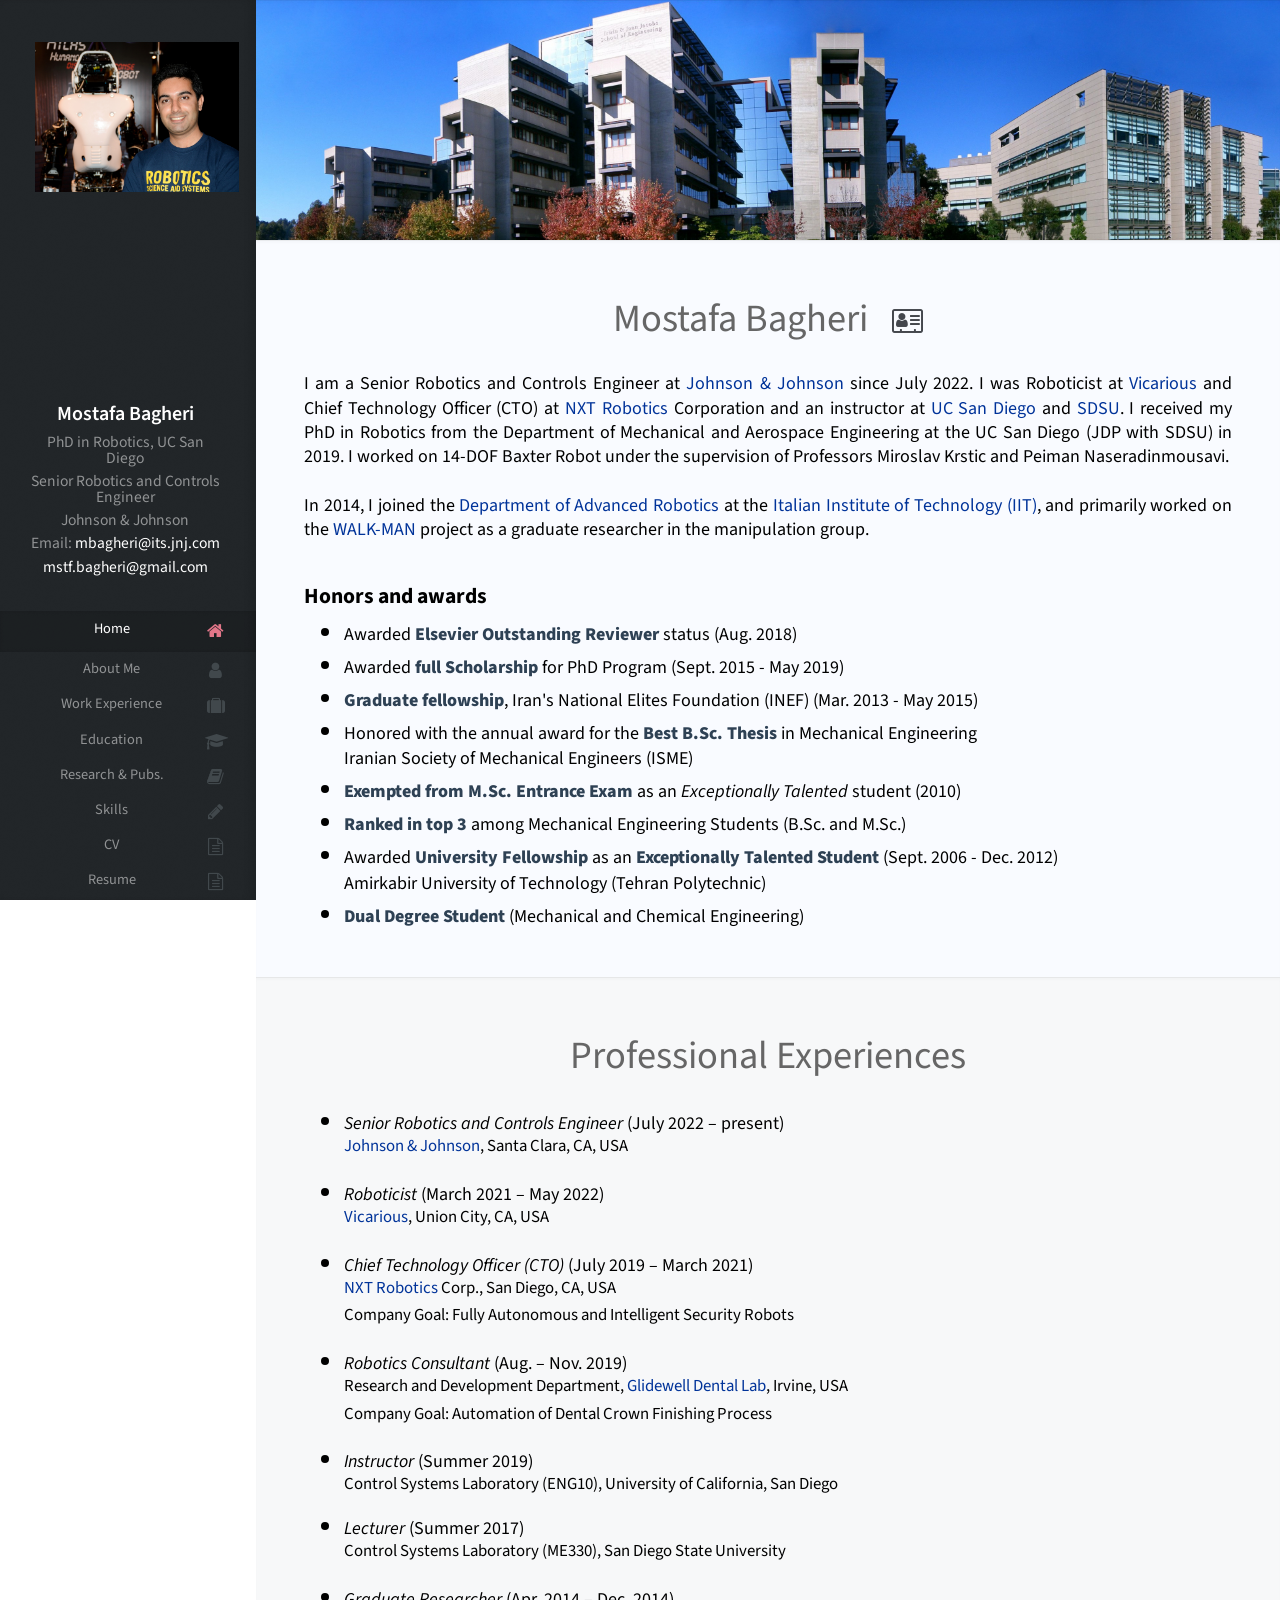
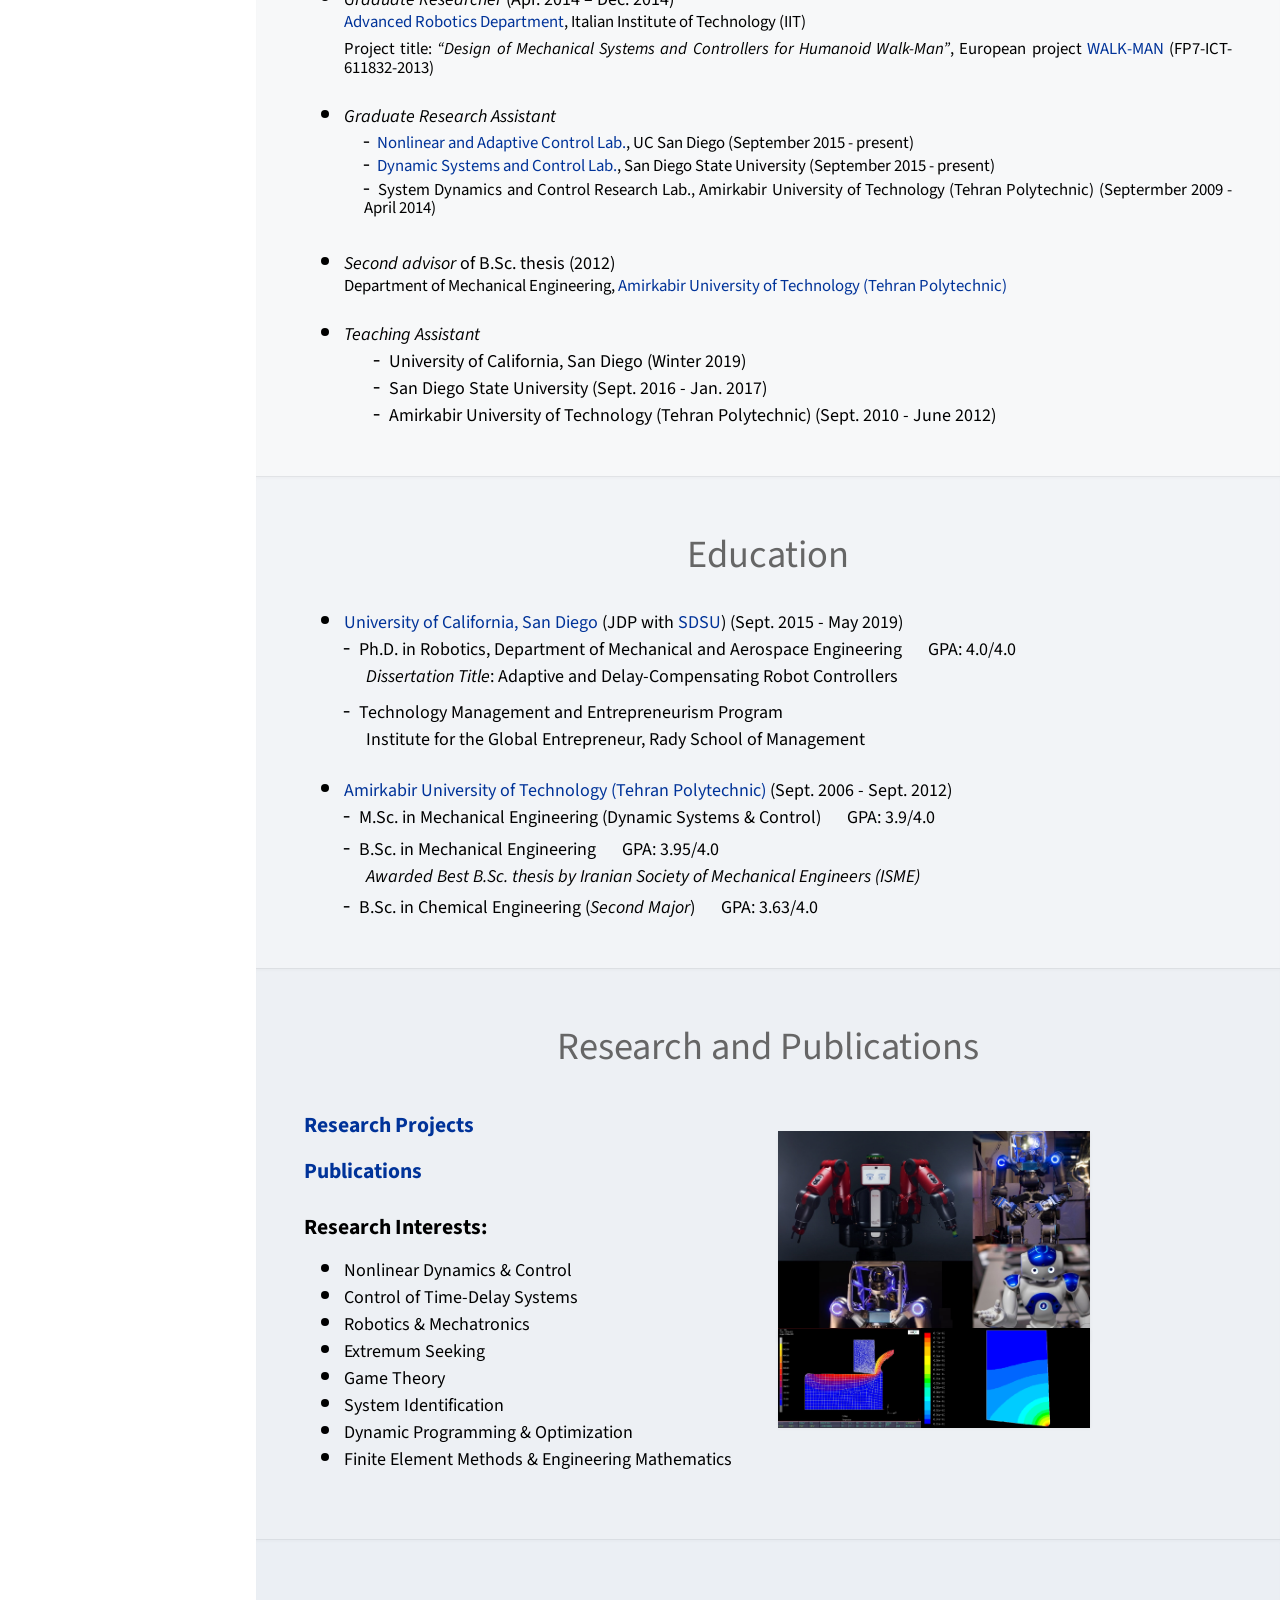
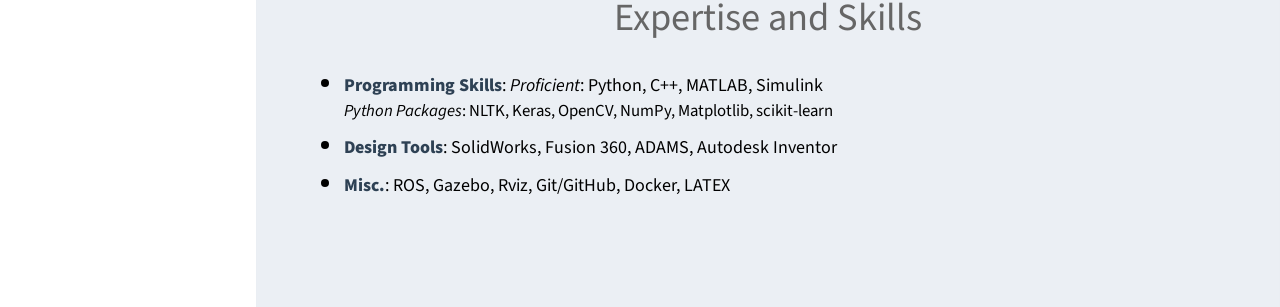
==== commit 8e7a71e7: "temp" ====
--- a/index.html
+++ b/index.html
@@ -5,63 +5,68 @@
 	Free for personal and commercial use under the CCA 3.0 license (html5up.net/license)
 -->
 <html>
-	<head>
-		<title>Mostafa Bagheri</title>
-		<link href="images/UCSD.png" rel="icon"/>
-
-		<script>
-		  (function(i,s,o,g,r,a,m){i['GoogleAnalyticsObject']=r;i[r]=i[r]||function(){
-		  (i[r].q=i[r].q||[]).push(arguments)},i[r].l=1*new Date();a=s.createElement(o),
-		  m=s.getElementsByTagName(o)[0];a.async=1;a.src=g;m.parentNode.insertBefore(a,m)
-		  })(window,document,'script','https://www.google-analytics.com/analytics.js','ga');
-
-		  ga('create', 'UA-82747559-2', 'auto');
-		  ga('require', 'linkid');
-		  ga('send', 'pageview');
-
-		</script>
-
-		<meta charset="utf-8" />
-		<meta name="viewport" content="width=device-width, initial-scale=1" />
-		<!--[if lte IE 8]><script src="assets/js/ie/html5shiv.js"></script><![endif]-->
-		<link rel="stylesheet" href="assets/css/main.css" />
-		<!--[if lte IE 8]><link rel="stylesheet" href="assets/css/ie8.css" /><![endif]-->
-		<!--[if lte IE 9]><link rel="stylesheet" href="assets/css/ie9.css" /><![endif]-->
-	</head>
-	<body>
-
-		<!-- Header -->
-		<div id="header">
-
-			<div class="top">
-
-				<!-- Logo -->
-					<div id="logo">
-						<span class="image avatar48"> <img src="images/profile.jpg"/></span>
-						<p style="line-height:12.5em;"> &nbsp; </p> <!-- for enough top margin-->
-						<h1 id="title" style="font-size: 20px; margin-top:1em;">
-							Mostafa Bagheri
-						</h1>
-						<p style="line-height:1.0em; font-size: 0.65em">
-							PhD in Robotics, UC San Diego
-						</p>
-						<p style="line-height:1.0em; font-size: 0.65em">
-							Senior Robotics and Controls Engineer
-						</p>
-                                                <p style="line-height:1.0em; font-size: 0.65em">
-							Johnson & Johnson
-						</p>
-						<p style="line-height:1.0em; font-size: 0.65em">
-							Email: <a href="mailto:mbagheri@its.jnj.com" style="color:#ffffff"> mbagheri@its.jnj.com </a>
-						</p>
-						<p style="line-height:1.0em; font-size: 0.65em">
-							<!-- &emsp; &emsp; &nbsp; --> <a href="mailto:mstf.bagheri@gmail.com" style="color:#ffffff">mstf.bagheri@gmail.com</a>
-						</p>
-					</div>
-
-				<!-- Nav -->
-					<nav id="nav">
-						<!--
+
+<head>
+	<title>Mostafa Bagheri</title>
+	<link href="images/UCSD.png" rel="icon" />
+
+	<script>
+		(function (i, s, o, g, r, a, m) {
+			i['GoogleAnalyticsObject'] = r; i[r] = i[r] || function () {
+				(i[r].q = i[r].q || []).push(arguments)
+			}, i[r].l = 1 * new Date(); a = s.createElement(o),
+				m = s.getElementsByTagName(o)[0]; a.async = 1; a.src = g; m.parentNode.insertBefore(a, m)
+		})(window, document, 'script', 'https://www.google-analytics.com/analytics.js', 'ga');
+
+		ga('create', 'UA-82747559-2', 'auto');
+		ga('require', 'linkid');
+		ga('send', 'pageview');
+
+	</script>
+
+	<meta charset="utf-8" />
+	<meta name="viewport" content="width=device-width, initial-scale=1" />
+	<!--[if lte IE 8]><script src="assets/js/ie/html5shiv.js"></script><![endif]-->
+	<link rel="stylesheet" href="assets/css/main.css" />
+	<!--[if lte IE 8]><link rel="stylesheet" href="assets/css/ie8.css" /><![endif]-->
+	<!--[if lte IE 9]><link rel="stylesheet" href="assets/css/ie9.css" /><![endif]-->
+</head>
+
+<body>
+
+	<!-- Header -->
+	<div id="header">
+
+		<div class="top">
+
+			<!-- Logo -->
+			<div id="logo">
+				<span class="image avatar48"> <img src="images/profile.jpg" /></span>
+				<p style="line-height:12.5em;"> &nbsp; </p> <!-- for enough top margin-->
+				<h1 id="title" style="font-size: 20px; margin-top:1em;">
+					Mostafa Bagheri
+				</h1>
+				<p style="line-height:1.0em; font-size: 0.65em">
+					PhD in Robotics, UC San Diego
+				</p>
+				<p style="line-height:1.0em; font-size: 0.65em">
+					Senior Robotics and Controls Engineer
+				</p>
+				<p style="line-height:1.0em; font-size: 0.65em">
+					Johnson & Johnson
+				</p>
+				<p style="line-height:1.0em; font-size: 0.65em">
+					Email: <a href="mailto:mbagheri@its.jnj.com" style="color:#ffffff"> mbagheri@its.jnj.com </a>
+				</p>
+				<p style="line-height:1.0em; font-size: 0.65em">
+					<!-- &emsp; &emsp; &nbsp; --> <a href="mailto:mstf.bagheri@gmail.com"
+						style="color:#ffffff">mstf.bagheri@gmail.com</a>
+				</p>
+			</div>
+
+			<!-- Nav -->
+			<nav id="nav">
+				<!--
 
 							Prologue's nav expects links in one of two formats:
 
@@ -74,413 +79,491 @@
 							   <li><a href="http://foobar.tld" id="foobar-link" class="icon fa-whatever-icon-you-want"><span class="label">Foobar</span></a></li>
 
 						-->
-						<ul>
-							<li>
-								<a href="#top" id="top-link" class="skel-layers-ignoreHref">
-									<span class="icon fa-home" style="margin:-10px 0 -5px 0;"> Home </span>
-								</a>
-							</li>
-							
-							<li>
-								<a href="#about" id="about-link" class="skel-layers-ignoreHref">
-									<span style="margin:-10px 0 -10px 0" class="icon fa-user"> About Me </span>
-								</a>
-							</li>
-
-							<li>
-								<a href="#work" id="work-link" class="skel-layers-ignoreHref"><span style="margin:-10px 0 -10px 0" class="icon fa-suitcase"> Work Experience </span></a>
-							</li>
-							
-							<li>
-								<a href="#education" id="education-link" class="skel-layers-ignoreHref"><span style="margin:-10px 0 -10px 0" class="icon fa-graduation-cap"> Education </span></a>
-							</li>
-
-							<li>
-								<a href="#research" id="research-link" class="skel-layers-ignoreHref"><span style="margin:-10px 0 -10px 0" class="icon fa-book"> Research &amp; Pubs. </span></a>
-							</li>
-							
-							<li>
-								<a href="#skills" id="skills-link" class="skel-layers-ignoreHref"><span style="margin:-10px 0 -10px 0" class="icon fa-pencil"> Skills </span></a>
-							</li>
-							
-							<li>
-								<a href="MBagheri_CV.pdf" target="_blank" id="resume-link" class="skel-layers-ignoreHref"><span class="icon fa-file-text-o" style="margin:-10px 0 -10px 0">CV</span></a>
-							</li>
-							<li>
-								<a href="MBagheri_resume.pdf" target="_blank" id="resume-link" class="skel-layers-ignoreHref"><span class="icon fa-file-text-o" style="margin:-10px 0 -10px 0">Resume</span></a>
-							</li>
-
-						</ul>
-					</nav>
-
-			</div>
-
-			<div class="bottom">
-				<!-- Social Icons -->
-				<ul style="margin-top:0px" class="icons">
-					<!-- <li>
+				<ul>
+					<li>
+						<a href="#top" id="top-link" class="skel-layers-ignoreHref">
+							<span class="icon fa-home" style="margin:-10px 0 -5px 0;"> Home </span>
+						</a>
+					</li>
+
+					<li>
+						<a href="#about" id="about-link" class="skel-layers-ignoreHref">
+							<span style="margin:-10px 0 -10px 0" class="icon fa-user"> About Me </span>
+						</a>
+					</li>
+
+					<li>
+						<a href="#work" id="work-link" class="skel-layers-ignoreHref"><span
+								style="margin:-10px 0 -10px 0" class="icon fa-suitcase"> Work Experience </span></a>
+					</li>
+
+					<li>
+						<a href="#education" id="education-link" class="skel-layers-ignoreHref"><span
+								style="margin:-10px 0 -10px 0" class="icon fa-graduation-cap"> Education </span></a>
+					</li>
+
+					<li>
+						<a href="#research" id="research-link" class="skel-layers-ignoreHref"><span
+								style="margin:-10px 0 -10px 0" class="icon fa-book"> Research &amp; Pubs. </span></a>
+					</li>
+
+					<li>
+						<a href="#skills" id="skills-link" class="skel-layers-ignoreHref"><span
+								style="margin:-10px 0 -10px 0" class="icon fa-pencil"> Skills </span></a>
+					</li>
+
+					<li>
+						<a href="MBagheri_CV.pdf" target="_blank" id="resume-link" class="skel-layers-ignoreHref"><span
+								class="icon fa-file-text-o" style="margin:-10px 0 -10px 0">CV</span></a>
+					</li>
+					<li>
+						<a href="MBagheri_resume.pdf" target="_blank" id="resume-link"
+							class="skel-layers-ignoreHref"><span class="icon fa-file-text-o"
+								style="margin:-10px 0 -10px 0">Resume</span></a>
+					</li>
+
+				</ul>
+			</nav>
+
+		</div>
+
+		<div class="bottom">
+			<!-- Social Icons -->
+			<ul style="margin-top:0px" class="icons">
+				<!-- <li>
 						<a href="#" class="icon fa-twitter"><span class="label">Twitter</span></a>
 					</li> -->
-					
-					<li style="padding-right:25px">
-						<a href="https://orcid.org/0000-0001-7438-4674" class="fa fa-brands:orcid"><span class="label">ORCID</span></a>
-					</li>
-
-					<li style="padding-right:-1px">
-						<a href="https://www.linkedin.com/in/mstf-bagheri" class="icon fa-linkedin-square"></a>
-					</li>
-					
-					<!-- <li>
+
+				<li style="padding-right:25px">
+					<a href="https://orcid.org/0000-0001-7438-4674" class="fa fa-brands:orcid"><span
+							class="label">ORCID</span></a>
+				</li>
+
+				<li style="padding-right:-1px">
+					<a href="https://www.linkedin.com/in/mstf-bagheri" class="icon fa-linkedin-square"></a>
+				</li>
+
+				<!-- <li>
 						<a href="https://app.joinhandshake.com/users/11401676" class="icon fa-handshake-o"><span class="label">Handshake</span></a>
 					</li> -->
-					
-					<li style="padding-right: 1px">
-						<a href="https://github.com/mostafa-bagheri" class="icon fa-github"></a>
-					</li>
-					
-					<!-- <li>
+
+				<li style="padding-right: 1px">
+					<a href="https://github.com/mostafa-bagheri" class="icon fa-github"></a>
+				</li>
+
+				<!-- <li>
 						<a href="#" class="icon fa-dribbble"><span class="label">Dribbble</span></a>
 					</li> -->
-					
-					<li>
-						<a href="mailto:mstfbagheri@ucsd.edu" class="icon fa-envelope"></a>
-					</li>
-
-				</ul>
-			</div>
-
+
+				<li>
+					<a href="mailto:mstfbagheri@ucsd.edu" class="icon fa-envelope"></a>
+				</li>
+
+			</ul>
 		</div>
 
-		<!-- Main -->
-			<div id="main">
-
-				<!-- Intro -->
-					<section id="top" class="one dark cover">
-						<div class="container">
-							<header>
-								<br /> 			<br />
-								<br /> 			<br />
-								<!--  <h2 class="alt">Mostafa Bagheri</h2>
+	</div>
+
+	<!-- Main -->
+	<div id="main">
+
+		<!-- Intro -->
+		<section id="top" class="one dark cover">
+			<div class="container">
+				<header>
+					<br /> <br />
+					<br /> <br />
+					<!--  <h2 class="alt">Mostafa Bagheri</h2>
 									<p>Nonlinear and Adaptive Control laboratory<br />
 									Mechanical and Aerospace Engineering<br />
 									University of California San Diego<br />
 									Phone: 858-534-5670, &nbsp;&nbsp; Cell: 424-347-4858<br />
 									<a href="mstfbagheri@eng.ucsd.edu" style="color:#91a1c1">mstfbagheri@ucsd.edu</a></p> -->
-							</header>
-
-							<!--  <footer>
+				</header>
+
+				<!--  <footer>
 								<a href="#portfolio" class="button scrolly">Magna Aliquam</a>
 							</footer> -->
 
-						</div>
-					</section>
-
-				<!-- Home -->
-					<section id="about" class="two">
-						<div class="container">
-
-							<header>
-								<h2>Mostafa Bagheri &nbsp; <a href="M_Bagheri.vcf" style="color:#44474d; font-size: 22px;" class="icon fa-address-card-o"></a></h2>
-							</header>
-
-							<p class="mytext" style="text-align:justify; margin-bottom:1.5em">
-								I am a Senior Robotics and Controls Engineer at <a href="http://www.jnj.com/" style="color:#003399">Johnson & Johnson</a> since July 2022. I was Roboticist at <a href="http://www.vicarious.com/" style="color:#003399">Vicarious</a> and Chief Technology Officer (CTO) at <a href="http://www.nxtrobotics.com/" style="color:#003399">NXT Robotics</a> Corporation and an instructor at <a href="http://flyingv.ucsd.edu/" target="_blank" style="color:#003399">UC San Diego</a> and <a href="https://peimannm.sdsu.edu/" target="_blank" style="color:#003399">SDSU</a>. I received my PhD in Robotics from the Department of Mechanical and Aerospace Engineering at the UC San Diego (JDP with SDSU) in 2019. I worked on 14-DOF Baxter Robot under the supervision of Professors Miroslav Krstic and Peiman Naseradinmousavi. 
-								</br>
-								</br>
-								In 2014, I joined the <a href="https://www.iit.it/research/lines/advanced-robotics" style="color:#003399">Department of Advanced Robotics</a> at the <a href="https://iit.it/" style="color:#003399">Italian Institute of Technology (IIT)</a>, and primarily worked on the <a href="https://www.walk-man.eu/" style="color:#003399">WALK-MAN</a> project as a graduate researcher in the manipulation group.
-							</p>
-							
-
-							<p class="mysubsec" style="text-align:justify; margin: 2.0em 0 0.25em 0">
-								Honors and awards
-							</p>
-							<ul style="list-style-type:disc; margin-left:40px">
-								
-								<li><p class="mylist">Awarded <b>Elsevier Outstanding Reviewer</b> status (Aug. 2018) </p>
-
-								<li><p class="mylist">Awarded <b>full Scholarship</b> for PhD Program (Sept. 2015 - May 2019)
-
-								<!-- <li><p class="mylist" style="margin-bottom:0.4em">Awarded Dynamic Systems and Control Division (<a href="https://www.asme.org/events/dscc/about" style="color:#003399">DSCD</a>) student travel grant, 2016 & 2017 (<a href="https://www.asme.org/" style="color:#003399">www.asme.org</a>)</p> -->
-							
-								<li><p class="mylist"><b>Graduate fellowship</b>, Iran's National Elites Foundation (INEF) (Mar. 2013 - May 2015) </p>
-								
-								<li><p class="mylist" style="margin-bottom:-0.07em">Honored with the annual award for the <b>Best B.Sc. Thesis</b> in Mechanical Engineering</p>
-								<p class="mylist">Iranian Society of Mechanical Engineers (ISME)</p>
-								
-								<li>
-									<p class="mylist">
-										<b>Exempted from M.Sc. Entrance Exam</b> as an <i>Exceptionally Talented</i> student (2010)</p>
-								</li>
-								
-								<li>
-									<p class="mylist">
-										<b>Ranked in top 3</b> among Mechanical Engineering Students (B.Sc. and M.Sc.)</p>
-								</li>
-								
-								<li>
-									<p class="mylist" style="margin-bottom:-0.07em">
-										Awarded <b>University Fellowship</b> as an <b>Exceptionally Talented Student</b> (Sept. 2006 - Dec. 2012)
-									</p>
-									
-									<p class="mylist">
-										Amirkabir University of Technology (Tehran Polytechnic)
-									</p>
-								</li>
-								
-								<li>
-									<p class="mylist">
-										<b>Dual Degree Student</b> (Mechanical and Chemical Engineering)
-									</p>
-								</li>
-
-								<p class="mylistsub" style="margin-bottom:-1.5em">
-								</p>
-
-							</ul>
-						
-						</div>
-					</section>
-
-					<section id="work" class="three">
-						<div class="container">
-
-							<header>
-								<h2>Professional Experiences</h2>
-							</header>
-
-							<!-- <a href="#" class="image featured"><img src="images/pic08.jpg" alt="" /></a> -->
-
-							<ul style="list-style-type:disc;margin-left:40px;margin-top:10px">
-
-								<li>
-									<p class="mylist" style="text-align:justify"><i>Senior Robotics and Controls Engineer</i> (July 2022 – present)</p>
-									<p class="mylistsub" style="text-align:justify">
-									<a href="https://www.vicarious.com" style="color:#003399">Johnson & Johnson</a>, Santa Clara, CA, USA</p>
-									<p class="mylistsub" style="margin-bottom:1.15em"></p>
-
-								</li>
-
-								<li>
-									<p class="mylist" style="text-align:justify"><i>Roboticist</i> (March 2021 – May 2022)</p>
-									<p class="mylistsub" style="text-align:justify">
-									<a href="https://www.vicarious.com" style="color:#003399">Vicarious</a>, Union City, CA, USA</p>
-									<p class="mylistsub" style="margin-bottom:1.15em"></p>
-
-								</li>
-
-								<li>
-									<p class="mylist" style="text-align:justify"><i>Chief Technology Officer (CTO)</i> (July 2019 – March 2021)</p>
-									
-									<p class="mylistsub" style="text-align:justify">
-									
-									<a href="https://www.nxtrobotics.com" style="color:#003399">NXT Robotics</a> Corp., San Diego, CA, USA</p>
-									
-									<p class="mylistsub" style="text-align:justify; margin-top:-6px;">
-									Company Goal: Fully Autonomous and Intelligent Security Robots</p>
-
-									<p class="mylistsub" style="margin-bottom:1.15em"></p>
-
-								</li>
-
-								<li><p class="mylist" style="text-align:justify"><i>Robotics Consultant</i> (Aug. – Nov. 2019)</p>
-									
-									<p class="mylistsub" style="text-align:justify">
-									Research and Development Department, <a href="https://glidewelldental.com" style="color:#003399">Glidewell Dental Lab</a>, Irvine, USA</p>
-									
-									<p class="mylistsub" style="text-align:justify; margin-top:-6px;">
-									Company Goal: Automation of Dental Crown Finishing Process</p>
-
-									<p class="mylistsub" style="margin-bottom:1.15em"></p>
-
-								</li>
-
-								<li><p class="mylist" style="text-align:justify"><i>Instructor</i> (Summer 2019)</p>
-
-									<p class="mylistsub" style="text-align:justify">
-									Control Systems Laboratory (ENG10), University of California, San Diego</p>
-
-								</li>
-
-								<li><p class="mylist" style="text-align:justify"><i>Lecturer</i> (Summer 2017)</p>
-									
-									<p class="mylistsub" style="text-align:justify">
-									Control Systems Laboratory (ME330), San Diego State University</p>
-
-									<p class="mylistsub" style="margin-bottom:1.15em"></p>
-
-								</li>
-
-								<li><p class="mylist" style="text-align:justify;">
-									<i>Graduate Researcher</i> (Apr. 2014 – Dec. 2014)</p>
-									
-									<p class="mylistsub" style="text-align:justify;">
-										<a href="https://www.iit.it/research/lines/advanced-robotics" style="color:#003399">Advanced Robotics Department</a>, Italian Institute of Technology (IIT)</p>
-
-									<p class="mylistsub" style="text-align:justify; margin-top:-6px;">
-										Project title: <i>“Design of Mechanical Systems and Controllers for Humanoid Walk-Man”</i>, European project <a href="https://www.walk-man.eu/" style="color:#003399">WALK-MAN</a> (FP7-ICT-611832-2013)</p>
-
-									<p class="mylistsub" style="margin-bottom:1.15em"></p>
-
-								</li>
-
-								<li><p class="mylist" style="text-align:justify; margin-bottom:4px;">
-									<i>Graduate Research Assistant</i>
-									<ul style="list-style-type:none; margin-left:20px">
-
-										<li>
-											<p class="mylistsub" style="text-align:justify; margin-bottom:5px;">
-											&#9588; <a href="http://flyingv.ucsd.edu/" style="color:#003399">Nonlinear and Adaptive Control Lab.</a>, UC San Diego (September 2015 - present)
-										</li>
-										
-										<li>
-											<p class="mylistsub" style="text-align:justify; margin-bottom:5px;">
-											&#9588; <a href="http://www-rohan.sdsu.edu/~mezzolo/index.html/" style="color:#003399">Dynamic Systems and Control Lab.</a>, San Diego State University (September 2015 - present)</p>
-										</li>
-										
-										<li>
-											<p class="mylistsub" style="text-align:justify">
-											&#9588; System Dynamics and Control Research Lab., Amirkabir University of Technology (Tehran Polytechnic) (Septermber 2009 - April 2014)</p>
-										</li>
-
-										<!--<a href="http://mec.aut.ac.ir/autcms/labs/verticalPagesAjax/labHome.htm?id=1766457344&depurl=mechanical-engineering&lang=en&cid=6624872">-->
-
-									</ul>
-
-									<p class="mylistsub" style="margin-bottom:-1.25em"></p>
-								</li>
-
-								<li>
-									<p class="mylist" style="text-align:justify">
-									<i>Second advisor</i> of B.Sc. thesis (2012)</p>
-									
-									<p class="mylistsub" style="text-align:justify">
-										Department of Mechanical Engineering, <a href="http://aut.ac.ir/en" style="color:#003399"> Amirkabir University of Technology (Tehran Polytechnic)</a>
-									</p>
-
-									<p class="mylistsub" style="margin-bottom:1.15em"></p>
-								</li>
-
-								<li><p class="mylist" style="text-align:justify">
-									<i>Teaching Assistant</i>
-									<ul style="list-style-type:none; margin-left:30px">
-
-										<li><p class="mylist" style="text-align:justify">
-											&#9588; University of California, San Diego (Winter 2019)</p>
-										</li>
-
-										<li><p class="mylist" style="text-align:justify">
-											&#9588; San Diego State University (Sept. 2016 - Jan. 2017)</p>
-										</li>
-										
-										<li><p class="mylist" style="text-align:justify">
-											&#9588; Amirkabir University of Technology (Tehran Polytechnic) (Sept. 2010 - June 2012)</p>
-										</li>
-
-									</ul>
-
-									<p class="mylistsub" style="margin-bottom:-1.5em"></p>
-								</li>
-
-							</ul>
-
-						</div>
-					</section>
-
-					<section id="education" class="four">
-						<div class="container">
-
-							<header>
-								<h2>Education</h2>
-							</header>
-
-							<ul style="list-style-type:disc; margin-left:40px">
-								<li>
-									<p class="mylist"><a href="https://ucsd.edu/" target="_blank" style="color:#003399;margin-bottom:-50px">University of California, San Diego</a> (JDP with <a href="https://www.sdsu.edu/" style="color:#003399">SDSU</a>) (Sept. 2015 - May 2019)</p>
-								
-									<p class="mylist"> &#9588; Ph.D. in Robotics, Department of Mechanical and Aerospace Engineering &emsp; GPA: 4.0/4.0</p>
-									
-									<p class="mylist"> &emsp; <i>Dissertation Title</i>: Adaptive and Delay-Compensating Robot Controllers</p>
-									
-									<p class="mylist" style="margin-bottom:0.5em"></p> <!-- style="font-size:19px; line-height:20px; text-align:left; margin-bottom:20px" -->
-									
-									<p class="mylist"> &#9588; Technology Management and Entrepreneurism Program</p>
-									
-									<p class="mylist"> &emsp; Institute for the Global Entrepreneur, Rady School of Management</p>
-									
-									<p class="mylist" style="margin-bottom:1.0em"></p>
-								</li>
-
-								<li>
-									<p class="mylist"><a href="http://aut.ac.ir/en" style="color:#003399">Amirkabir University of Technology (Tehran Polytechnic)</a> (Sept. 2006 - Sept. 2012)</p>
-								
-									<p class="mylist" style="margin-bottom:0.25em"> &#9588; M.Sc. in Mechanical Engineering (Dynamic Systems &amp; Control) &emsp; GPA: 3.9/4.0 </p>
-								
-									<p class="mylist"> &#9588; B.Sc. in Mechanical Engineering &emsp; GPA: 3.95/4.0 </p>
-								
-									<p class="mylist"> &emsp; <i>Awarded Best B.Sc. thesis by Iranian Society of Mechanical Engineers (ISME)</i></p>
-								
-									<p class="mylist" style="margin-bottom:0.25em"></p>
-								
-									<p class="mylist"> &#9588; B.Sc. in Chemical Engineering (<i>Second Major</i>) &emsp; GPA: 3.63/4.0 </p>
-								
-								</li>
-
-								<p class="mylistsub" style="margin-bottom:-1.5em"></p>
-
-							</ul>
-
-						</div>
-					</section>
-
-					<section id="research" class="five">
-						<div class="container">
-
-							<header>
-								<h2 style="margin-bottom: 10px;">Research and Publications</h2>
-							</header>
-
-							<p class="mysubsec" style="text-align:justify; margin-bottom:1.0em">
-								<a href="research.html" style="color:#003399;">Research Projects</a>
-							</p>
-
-							<p class="mysubsec" style="text-align:justify; margin-bottom:1.5em">
-								<a href="publication.html" style="color:#003399;">Publications</a>
-							</p>
-
-							<p class="mysubsec" style="text-align:justify">Research Interests:</p>
-
-							<div class="row">
-								<div class="mysubsec" style="width: 60%;">  <!--class="4u 12u$(mobile)"-->
-									<ul style="list-style-type:disc;margin-left:40px">
-									<li><p class="mylist3">Nonlinear Dynamics & Control</p>
-									<li><p class="mylist3">Control of Time-Delay Systems</p>
-									<li><p class="mylist3">Robotics &amp; Mechatronics</p>
-									<li><p class="mylist3">Extremum Seeking</p>
-									<li><p class="mylist3">Game Theory</p>
-									<li><p class="mylist3">System Identification</p>
-									<li><p class="mylist3">Dynamic Programming & Optimization</p>
-									<li><p class="mylist3">Finite Element Methods &amp; Engineering Mathematics</p>
-									</ul>
-								</div>
-
-								<div class="4u 14u$(mobile)" style="width: 35%; margin-top: -120px; margin-left: -10%; margin-bottom: 10px;"> 
-									<article class="item">
-										<a href="research.html" class="image fit"><img src="images/Robotics.jpg"/></a>
-									</article>
-								</div>
-								
-								<br/> <br/>
-								
-								<div class="4u 14u$(mobile)" style="width: 35%; margin-top: -45px; margin-left: -10%;"> 
-									<article class="item">
-										<a href="research.html" class="image fit"><img src="images/FEM.png"/></a>
-									</article>
-								</div>
-							</div>
-
-							<p class="mylistsub" style="margin-bottom:-1.5em"></p>
-
-							<!-- <div class="row">
+			</div>
+		</section>
+
+		<!-- Home -->
+		<section id="about" class="two">
+			<div class="container">
+
+				<header>
+					<h2>Mostafa Bagheri &nbsp; <a href="M_Bagheri.vcf" style="color:#44474d; font-size: 22px;"
+							class="icon fa-address-card-o"></a></h2>
+				</header>
+
+				<p class="mytext" style="text-align:justify; margin-bottom:1.5em">
+					I am a Senior Robotics and Controls Engineer at <a href="http://www.jnj.com/"
+						style="color:#003399">Johnson & Johnson</a> since July 2022. I was Roboticist at <a
+						href="http://www.vicarious.com/" style="color:#003399">Vicarious</a> and Chief Technology
+					Officer (CTO) at <a href="http://www.nxtrobotics.com/" style="color:#003399">NXT Robotics</a>
+					Corporation and an instructor at <a href="http://flyingv.ucsd.edu/" target="_blank"
+						style="color:#003399">UC San Diego</a> and <a href="https://peimannm.sdsu.edu/" target="_blank"
+						style="color:#003399">SDSU</a>. I received my PhD in Robotics from the Department of Mechanical
+					and Aerospace Engineering at the UC San Diego (JDP with SDSU) in 2019. I worked on 14-DOF Baxter
+					Robot under the supervision of Professors Miroslav Krstic and Peiman Naseradinmousavi.
+					</br>
+					</br>
+					In 2014, I joined the <a href="https://www.iit.it/research/lines/advanced-robotics"
+						style="color:#003399">Department of Advanced Robotics</a> at the <a href="https://iit.it/"
+						style="color:#003399">Italian Institute of Technology (IIT)</a>, and primarily worked on the <a
+						href="https://www.walk-man.eu/" style="color:#003399">WALK-MAN</a> project as a graduate
+					researcher in the manipulation group.
+				</p>
+
+
+				<p class="mysubsec" style="text-align:justify; margin: 2.0em 0 0.25em 0">
+					Honors and awards
+				</p>
+				<ul style="list-style-type:disc; margin-left:40px">
+
+					<li>
+						<p class="mylist">Awarded <b>Elsevier Outstanding Reviewer</b> status (Aug. 2018) </p>
+
+					<li>
+						<p class="mylist">Awarded <b>full Scholarship</b> for PhD Program (Sept. 2015 - May 2019)
+
+							<!-- <li><p class="mylist" style="margin-bottom:0.4em">Awarded Dynamic Systems and Control Division (<a href="https://www.asme.org/events/dscc/about" style="color:#003399">DSCD</a>) student travel grant, 2016 & 2017 (<a href="https://www.asme.org/" style="color:#003399">www.asme.org</a>)</p> -->
+
+					<li>
+						<p class="mylist"><b>Graduate fellowship</b>, Iran's National Elites Foundation (INEF) (Mar.
+							2013 - May 2015) </p>
+
+					<li>
+						<p class="mylist" style="margin-bottom:-0.07em">Honored with the annual award for the <b>Best
+								B.Sc. Thesis</b> in Mechanical Engineering</p>
+						<p class="mylist">Iranian Society of Mechanical Engineers (ISME)</p>
+
+					<li>
+						<p class="mylist">
+							<b>Exempted from M.Sc. Entrance Exam</b> as an <i>Exceptionally Talented</i> student (2010)
+						</p>
+					</li>
+
+					<li>
+						<p class="mylist">
+							<b>Ranked in top 3</b> among Mechanical Engineering Students (B.Sc. and M.Sc.)
+						</p>
+					</li>
+
+					<li>
+						<p class="mylist" style="margin-bottom:-0.07em">
+							Awarded <b>University Fellowship</b> as an <b>Exceptionally Talented Student</b> (Sept. 2006
+							- Dec. 2012)
+						</p>
+
+						<p class="mylist">
+							Amirkabir University of Technology (Tehran Polytechnic)
+						</p>
+					</li>
+
+					<li>
+						<p class="mylist">
+							<b>Dual Degree Student</b> (Mechanical and Chemical Engineering)
+						</p>
+					</li>
+
+					<p class="mylistsub" style="margin-bottom:-1.5em">
+					</p>
+
+				</ul>
+
+			</div>
+		</section>
+
+		<section id="work" class="three">
+			<div class="container">
+
+				<header>
+					<h2>Professional Experiences</h2>
+				</header>
+
+				<!-- <a href="#" class="image featured"><img src="images/pic08.jpg" alt="" /></a> -->
+
+				<ul style="list-style-type:disc;margin-left:40px;margin-top:10px">
+
+					<li>
+						<p class="mylist" style="text-align:justify"><i>Senior Robotics and Controls Engineer</i> (July
+							2022 – present)</p>
+						<p class="mylistsub" style="text-align:justify">
+							<a href="https://www.vicarious.com" style="color:#003399">Johnson & Johnson</a>, Santa
+							Clara, CA, USA
+						</p>
+						<p class="mylistsub" style="margin-bottom:1.15em"></p>
+
+					</li>
+
+					<li>
+						<p class="mylist" style="text-align:justify"><i>Roboticist</i> (March 2021 – May 2022)</p>
+						<p class="mylistsub" style="text-align:justify">
+							<a href="https://www.vicarious.com" style="color:#003399">Vicarious</a>, Union City, CA, USA
+						</p>
+						<p class="mylistsub" style="margin-bottom:1.15em"></p>
+
+					</li>
+
+					<li>
+						<p class="mylist" style="text-align:justify"><i>Chief Technology Officer (CTO)</i> (July 2019 –
+							March 2021)</p>
+
+						<p class="mylistsub" style="text-align:justify">
+
+							<a href="https://www.nxtrobotics.com" style="color:#003399">NXT Robotics</a> Corp., San
+							Diego, CA, USA
+						</p>
+
+						<p class="mylistsub" style="text-align:justify; margin-top:-6px;">
+							Company Goal: Fully Autonomous and Intelligent Security Robots</p>
+
+						<p class="mylistsub" style="margin-bottom:1.15em"></p>
+
+					</li>
+
+					<li>
+						<p class="mylist" style="text-align:justify"><i>Robotics Consultant</i> (Aug. – Nov. 2019)</p>
+
+						<p class="mylistsub" style="text-align:justify">
+							Research and Development Department, <a href="https://glidewelldental.com"
+								style="color:#003399">Glidewell Dental Lab</a>, Irvine, USA</p>
+
+						<p class="mylistsub" style="text-align:justify; margin-top:-6px;">
+							Company Goal: Automation of Dental Crown Finishing Process</p>
+
+						<p class="mylistsub" style="margin-bottom:1.15em"></p>
+
+					</li>
+
+					<li>
+						<p class="mylist" style="text-align:justify"><i>Instructor</i> (Summer 2019)</p>
+
+						<p class="mylistsub" style="text-align:justify">
+							Control Systems Laboratory (ENG10), University of California, San Diego</p>
+
+					</li>
+
+					<li>
+						<p class="mylist" style="text-align:justify"><i>Lecturer</i> (Summer 2017)</p>
+
+						<p class="mylistsub" style="text-align:justify">
+							Control Systems Laboratory (ME330), San Diego State University</p>
+
+						<p class="mylistsub" style="margin-bottom:1.15em"></p>
+
+					</li>
+
+					<li>
+						<p class="mylist" style="text-align:justify;">
+							<i>Graduate Researcher</i> (Apr. 2014 – Dec. 2014)
+						</p>
+
+						<p class="mylistsub" style="text-align:justify;">
+							<a href="https://www.iit.it/research/lines/advanced-robotics" style="color:#003399">Advanced
+								Robotics Department</a>, Italian Institute of Technology (IIT)
+						</p>
+
+						<p class="mylistsub" style="text-align:justify; margin-top:-6px;">
+							Project title: <i>“Design of Mechanical Systems and Controllers for Humanoid Walk-Man”</i>,
+							European project <a href="https://www.walk-man.eu/" style="color:#003399">WALK-MAN</a>
+							(FP7-ICT-611832-2013)</p>
+
+						<p class="mylistsub" style="margin-bottom:1.15em"></p>
+
+					</li>
+
+					<li>
+						<p class="mylist" style="text-align:justify; margin-bottom:4px;">
+							<i>Graduate Research Assistant</i>
+						<ul style="list-style-type:none; margin-left:20px">
+
+							<li>
+								<p class="mylistsub" style="text-align:justify; margin-bottom:5px;">
+									&#9588; <a href="http://flyingv.ucsd.edu/" style="color:#003399">Nonlinear and
+										Adaptive Control Lab.</a>, UC San Diego (September 2015 - present)
+							</li>
+
+							<li>
+								<p class="mylistsub" style="text-align:justify; margin-bottom:5px;">
+									&#9588; <a href="http://www-rohan.sdsu.edu/~mezzolo/index.html/"
+										style="color:#003399">Dynamic Systems and Control Lab.</a>, San Diego State
+									University (September 2015 - present)</p>
+							</li>
+
+							<li>
+								<p class="mylistsub" style="text-align:justify">
+									&#9588; System Dynamics and Control Research Lab., Amirkabir University of
+									Technology (Tehran Polytechnic) (Septermber 2009 - April 2014)</p>
+							</li>
+
+							<!--<a href="http://mec.aut.ac.ir/autcms/labs/verticalPagesAjax/labHome.htm?id=1766457344&depurl=mechanical-engineering&lang=en&cid=6624872">-->
+
+						</ul>
+
+						<p class="mylistsub" style="margin-bottom:-1.25em"></p>
+					</li>
+
+					<li>
+						<p class="mylist" style="text-align:justify">
+							<i>Second advisor</i> of B.Sc. thesis (2012)
+						</p>
+
+						<p class="mylistsub" style="text-align:justify">
+							Department of Mechanical Engineering, <a href="http://aut.ac.ir/en" style="color:#003399">
+								Amirkabir University of Technology (Tehran Polytechnic)</a>
+						</p>
+
+						<p class="mylistsub" style="margin-bottom:1.15em"></p>
+					</li>
+
+					<li>
+						<p class="mylist" style="text-align:justify">
+							<i>Teaching Assistant</i>
+						<ul style="list-style-type:none; margin-left:30px">
+
+							<li>
+								<p class="mylist" style="text-align:justify">
+									&#9588; University of California, San Diego (Winter 2019)</p>
+							</li>
+
+							<li>
+								<p class="mylist" style="text-align:justify">
+									&#9588; San Diego State University (Sept. 2016 - Jan. 2017)</p>
+							</li>
+
+							<li>
+								<p class="mylist" style="text-align:justify">
+									&#9588; Amirkabir University of Technology (Tehran Polytechnic) (Sept. 2010 - June
+									2012)</p>
+							</li>
+
+						</ul>
+
+						<p class="mylistsub" style="margin-bottom:-1.5em"></p>
+					</li>
+
+				</ul>
+
+			</div>
+		</section>
+
+		<section id="education" class="four">
+			<div class="container">
+
+				<header>
+					<h2>Education</h2>
+				</header>
+
+				<ul style="list-style-type:disc; margin-left:40px">
+					<li>
+						<p class="mylist"><a href="https://ucsd.edu/" target="_blank"
+								style="color:#003399;margin-bottom:-50px">University of California, San Diego</a> (JDP
+							with <a href="https://www.sdsu.edu/" style="color:#003399">SDSU</a>) (Sept. 2015 - May 2019)
+						</p>
+
+						<p class="mylist"> &#9588; Ph.D. in Robotics, Department of Mechanical and Aerospace Engineering
+							&emsp; GPA: 4.0/4.0</p>
+
+						<p class="mylist"> &emsp; <i>Dissertation Title</i>: Adaptive and Delay-Compensating Robot
+							Controllers</p>
+
+						<p class="mylist" style="margin-bottom:0.5em"></p>
+						<!-- style="font-size:19px; line-height:20px; text-align:left; margin-bottom:20px" -->
+
+						<p class="mylist"> &#9588; Technology Management and Entrepreneurism Program</p>
+
+						<p class="mylist"> &emsp; Institute for the Global Entrepreneur, Rady School of Management</p>
+
+						<p class="mylist" style="margin-bottom:1.0em"></p>
+					</li>
+
+					<li>
+						<p class="mylist"><a href="http://aut.ac.ir/en" style="color:#003399">Amirkabir University of
+								Technology (Tehran Polytechnic)</a> (Sept. 2006 - Sept. 2012)</p>
+
+						<p class="mylist" style="margin-bottom:0.25em"> &#9588; M.Sc. in Mechanical Engineering (Dynamic
+							Systems &amp; Control) &emsp; GPA: 3.9/4.0 </p>
+
+						<p class="mylist"> &#9588; B.Sc. in Mechanical Engineering &emsp; GPA: 3.95/4.0 </p>
+
+						<p class="mylist"> &emsp; <i>Awarded Best B.Sc. thesis by Iranian Society of Mechanical
+								Engineers (ISME)</i></p>
+
+						<p class="mylist" style="margin-bottom:0.25em"></p>
+
+						<p class="mylist"> &#9588; B.Sc. in Chemical Engineering (<i>Second Major</i>) &emsp; GPA:
+							3.63/4.0 </p>
+
+					</li>
+
+					<p class="mylistsub" style="margin-bottom:-1.5em"></p>
+
+				</ul>
+
+			</div>
+		</section>
+
+		<section id="research" class="five">
+			<div class="container">
+
+				<header>
+					<h2 style="margin-bottom: 10px;">Research and Publications</h2>
+				</header>
+
+				<p class="mysubsec" style="text-align:justify; margin-bottom:1.0em">
+					<a href="research.html" style="color:#003399;">Research Projects</a>
+				</p>
+
+				<p class="mysubsec" style="text-align:justify; margin-bottom:1.5em">
+					<a href="publication.html" style="color:#003399;">Publications</a>
+				</p>
+
+				<p class="mysubsec" style="text-align:justify">Research Interests:</p>
+
+				<div class="row">
+					<div class="mysubsec" style="width: 60%;"> <!--class="4u 12u$(mobile)"-->
+						<ul style="list-style-type:disc;margin-left:40px">
+							<li>
+								<p class="mylist3">Nonlinear Dynamics & Control</p>
+							<li>
+								<p class="mylist3">Control of Time-Delay Systems</p>
+							<li>
+								<p class="mylist3">Robotics &amp; Mechatronics</p>
+							<li>
+								<p class="mylist3">Extremum Seeking</p>
+							<li>
+								<p class="mylist3">Game Theory</p>
+							<li>
+								<p class="mylist3">System Identification</p>
+							<li>
+								<p class="mylist3">Dynamic Programming & Optimization</p>
+							<li>
+								<p class="mylist3">Finite Element Methods &amp; Engineering Mathematics</p>
+						</ul>
+					</div>
+
+					<div class="4u 14u$(mobile)"
+						style="width: 35%; margin-top: -120px; margin-left: -10%; margin-bottom: 10px;">
+						<article class="item">
+							<a href="research.html" class="image fit"><img src="images/Robotics.jpg" /></a>
+						</article>
+					</div>
+
+					<br /> <br />
+
+					<div class="4u 14u$(mobile)" style="width: 35%; margin-top: -45px; margin-left: -10%;">
+						<article class="item">
+							<a href="research.html" class="image fit"><img src="images/FEM.png" /></a>
+						</article>
+					</div>
+				</div>
+
+				<p class="mylistsub" style="margin-bottom:-1.5em"></p>
+
+				<!-- <div class="row">
 								<div class="4u 12u$(mobile)">
 									<article class="item">
 										<a href="#" class="image fit"><img src="images/pic02.jpg" alt="" /></a>
@@ -525,50 +608,50 @@
 								</div> ->
 							</div> -->
 
-						</div>
-					</section>
-
-					
-
-					<section id="skills" class="six">
-						<div class="container">
-
-							<header>
-								<h2>Expertise and Skills</h2>
-							</header>
-
-							<ul style="list-style-type:disc;margin-left:40px">
-
-								<li>
-									<p class="mylist" style="text-align:justify; margin-bottom:3px;">
-										<b>Programming Skills</b>: <i>Proficient</i>: Python, C++, MATLAB, Simulink
-									</p>
-
-									<p class="mylistsub" style="text-align:justify; margin-bottom:7px;">
-										<i>Python Packages</i>: NLTK, Keras, OpenCV, NumPy, Matplotlib, scikit-learn
-									</p>
-								</li>
-
-								<li>
-									<p class="mylist" style="text-align:justify; margin-bottom:5px;">
-										<b>Design Tools</b>: SolidWorks, Fusion 360, ADAMS, Autodesk Inventor
-									</p>
-								</li>
-								
-								<li>
-									<p class="mylist" style="text-align:justify">
-										<b>Misc.</b>: ROS, Gazebo, Rviz, Git/GitHub, Docker, LATEX
-									</p>
-								</li>
-
-							</ul>
-
-
-						</div>
-					</section>
-
-
-				<!--
+			</div>
+		</section>
+
+
+
+		<section id="skills" class="six">
+			<div class="container">
+
+				<header>
+					<h2>Expertise and Skills</h2>
+				</header>
+
+				<ul style="list-style-type:disc;margin-left:40px">
+
+					<li>
+						<p class="mylist" style="text-align:justify; margin-bottom:3px;">
+							<b>Programming Skills</b>: <i>Proficient</i>: Python, C++, MATLAB, Simulink
+						</p>
+
+						<p class="mylistsub" style="text-align:justify; margin-bottom:7px;">
+							<i>Python Packages</i>: NLTK, Keras, OpenCV, NumPy, Matplotlib, scikit-learn
+						</p>
+					</li>
+
+					<li>
+						<p class="mylist" style="text-align:justify; margin-bottom:5px;">
+							<b>Design Tools</b>: SolidWorks, Fusion 360, ADAMS, Autodesk Inventor
+						</p>
+					</li>
+
+					<li>
+						<p class="mylist" style="text-align:justify">
+							<b>Misc.</b>: ROS, Gazebo, Rviz, Git/GitHub, Docker, LATEX
+						</p>
+					</li>
+
+				</ul>
+
+
+			</div>
+		</section>
+
+
+		<!--
 				<!- Contact ->
 					<section id="Contact" class="four">
 						<div class="container">
@@ -597,9 +680,9 @@
 					</section>
 				-->
 
-			</div>
-
-		<!--
+	</div>
+
+	<!--
 		<!- Footer ->
 			<div id="footer">
 
@@ -611,14 +694,15 @@
 			</div>
 		-->
 
-		<!-- Scripts -->
-			<script src="assets/js/jquery.min.js"></script>
-			<script src="assets/js/jquery.scrolly.min.js"></script>
-			<script src="assets/js/jquery.scrollzer.min.js"></script>
-			<script src="assets/js/skel.min.js"></script>
-			<script src="assets/js/util.js"></script>
-			<!--[if lte IE 8]><script src="assets/js/ie/respond.min.js"></script><![endif]-->
-			<script src="assets/js/main.js"></script>
-
-	</body>
-</html>
+	<!-- Scripts -->
+	<script src="assets/js/jquery.min.js"></script>
+	<script src="assets/js/jquery.scrolly.min.js"></script>
+	<script src="assets/js/jquery.scrollzer.min.js"></script>
+	<script src="assets/js/skel.min.js"></script>
+	<script src="assets/js/util.js"></script>
+	<!--[if lte IE 8]><script src="assets/js/ie/respond.min.js"></script><![endif]-->
+	<script src="assets/js/main.js"></script>
+
+</body>
+
+</html>
--- a/assets/css/main.css
+++ b/assets/css/main.css
@@ -1602,7 +1602,7 @@
 	body {
 		background: #fff;
 		font-family: 'Source Sans Pro' /*'Lato'*/, sans-serif;
-		font-size: 19pt;
+		font-size: 21pt;
 		font-weight: 400;
 		line-height: 1.5em;  <!-- was 1.75 -->
 		color: #888;
@@ -1621,7 +1621,7 @@
 
 	input, textarea, select {
 		font-family: 'Source Sans Pro', sans-serif;
-		font-size: 19pt;
+		font-size: 21pt;
 		font-weight: 300;
 		line-height: 1.75em;
 		color: #888;
@@ -2290,7 +2290,7 @@
 		/* Basic */
 
 			body, input, textarea, select {
-				font-size: 16pt;
+				font-size: 18pt;
 			}
 
 		/* Header */
@@ -2337,7 +2337,7 @@
 		/* Basic */
 
 			body, input, textarea, select {
-				font-size: 16pt;
+				font-size: 18pt;
 			}
 
 			.container {
@@ -2412,7 +2412,7 @@
 			}
 
 			body, input, textarea, select {
-				font-size: 16pt;
+				font-size: 18pt;
 			}
 
 			header br {
@@ -2594,7 +2594,7 @@
 		/* Basic */
 
 			body, input, textarea, select {
-				font-size: 14pt;
+				font-size: 17pt;
 			}
 
 			h2 {
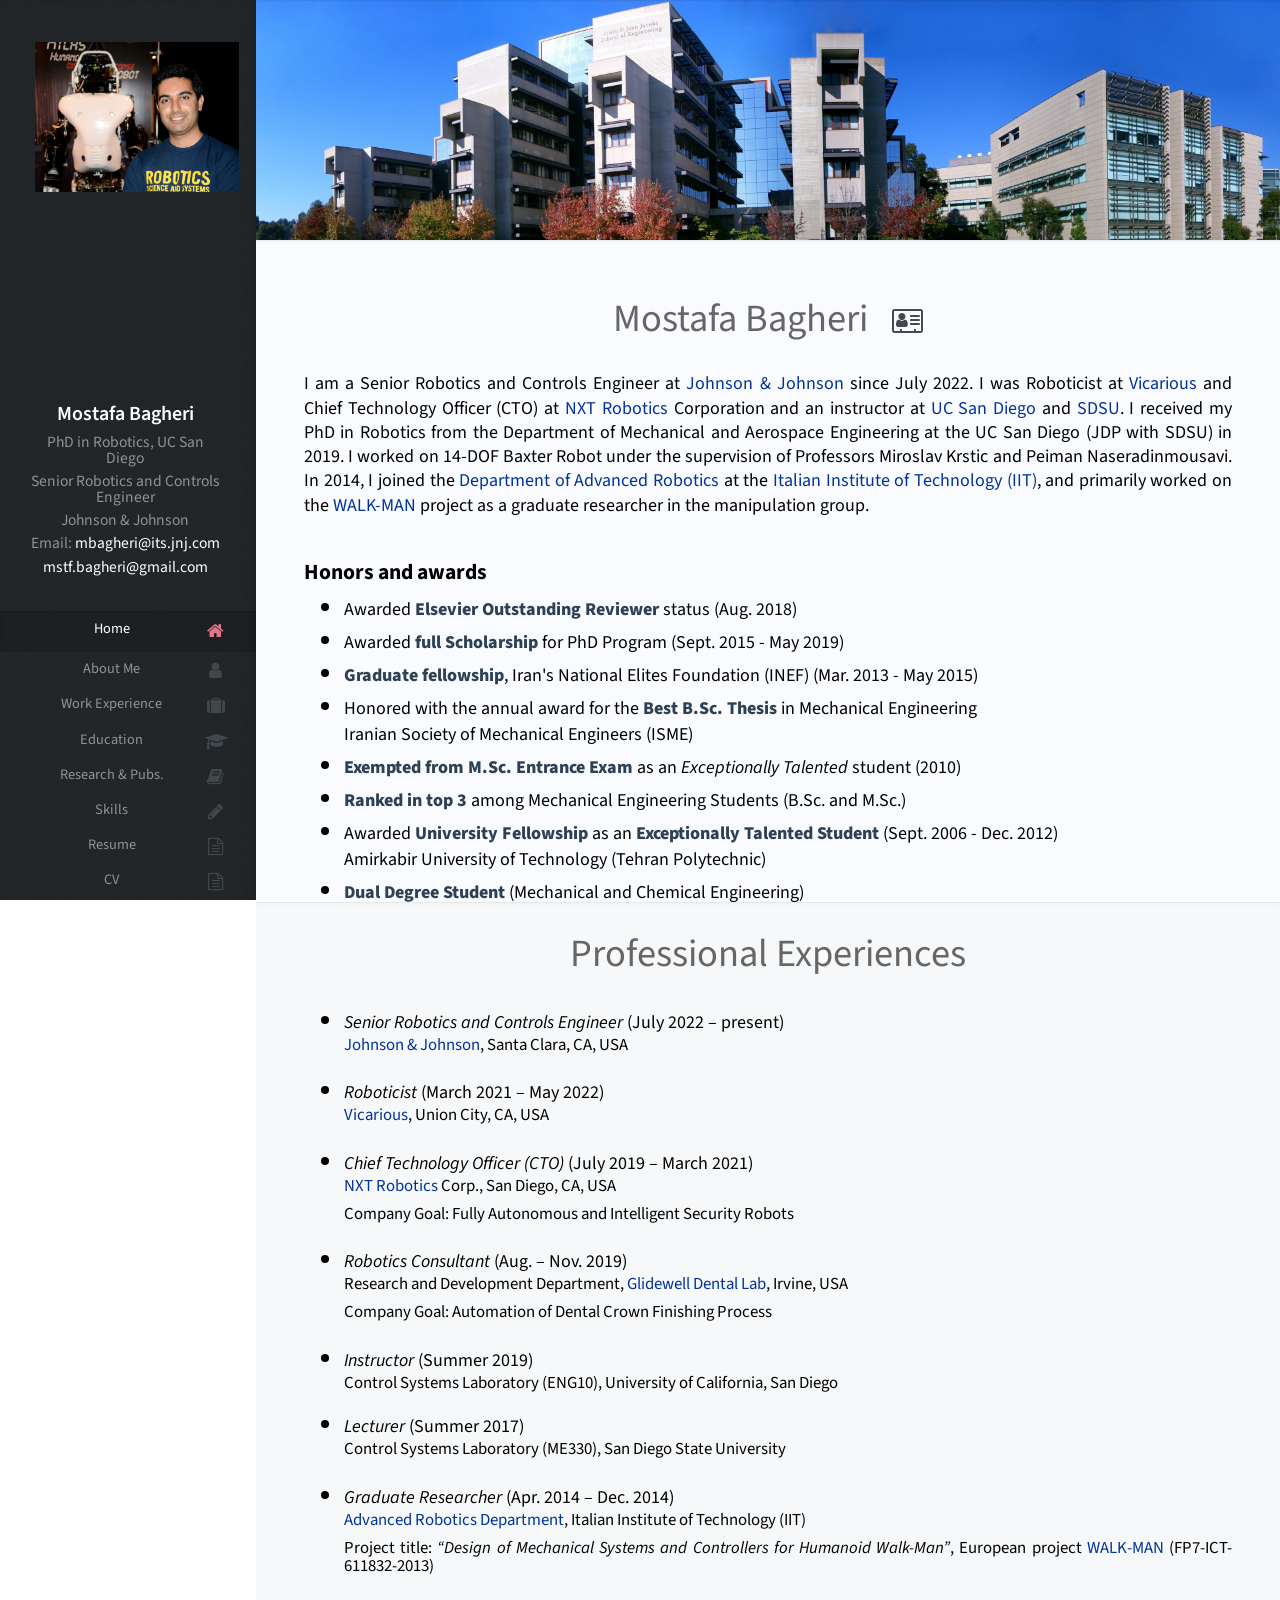
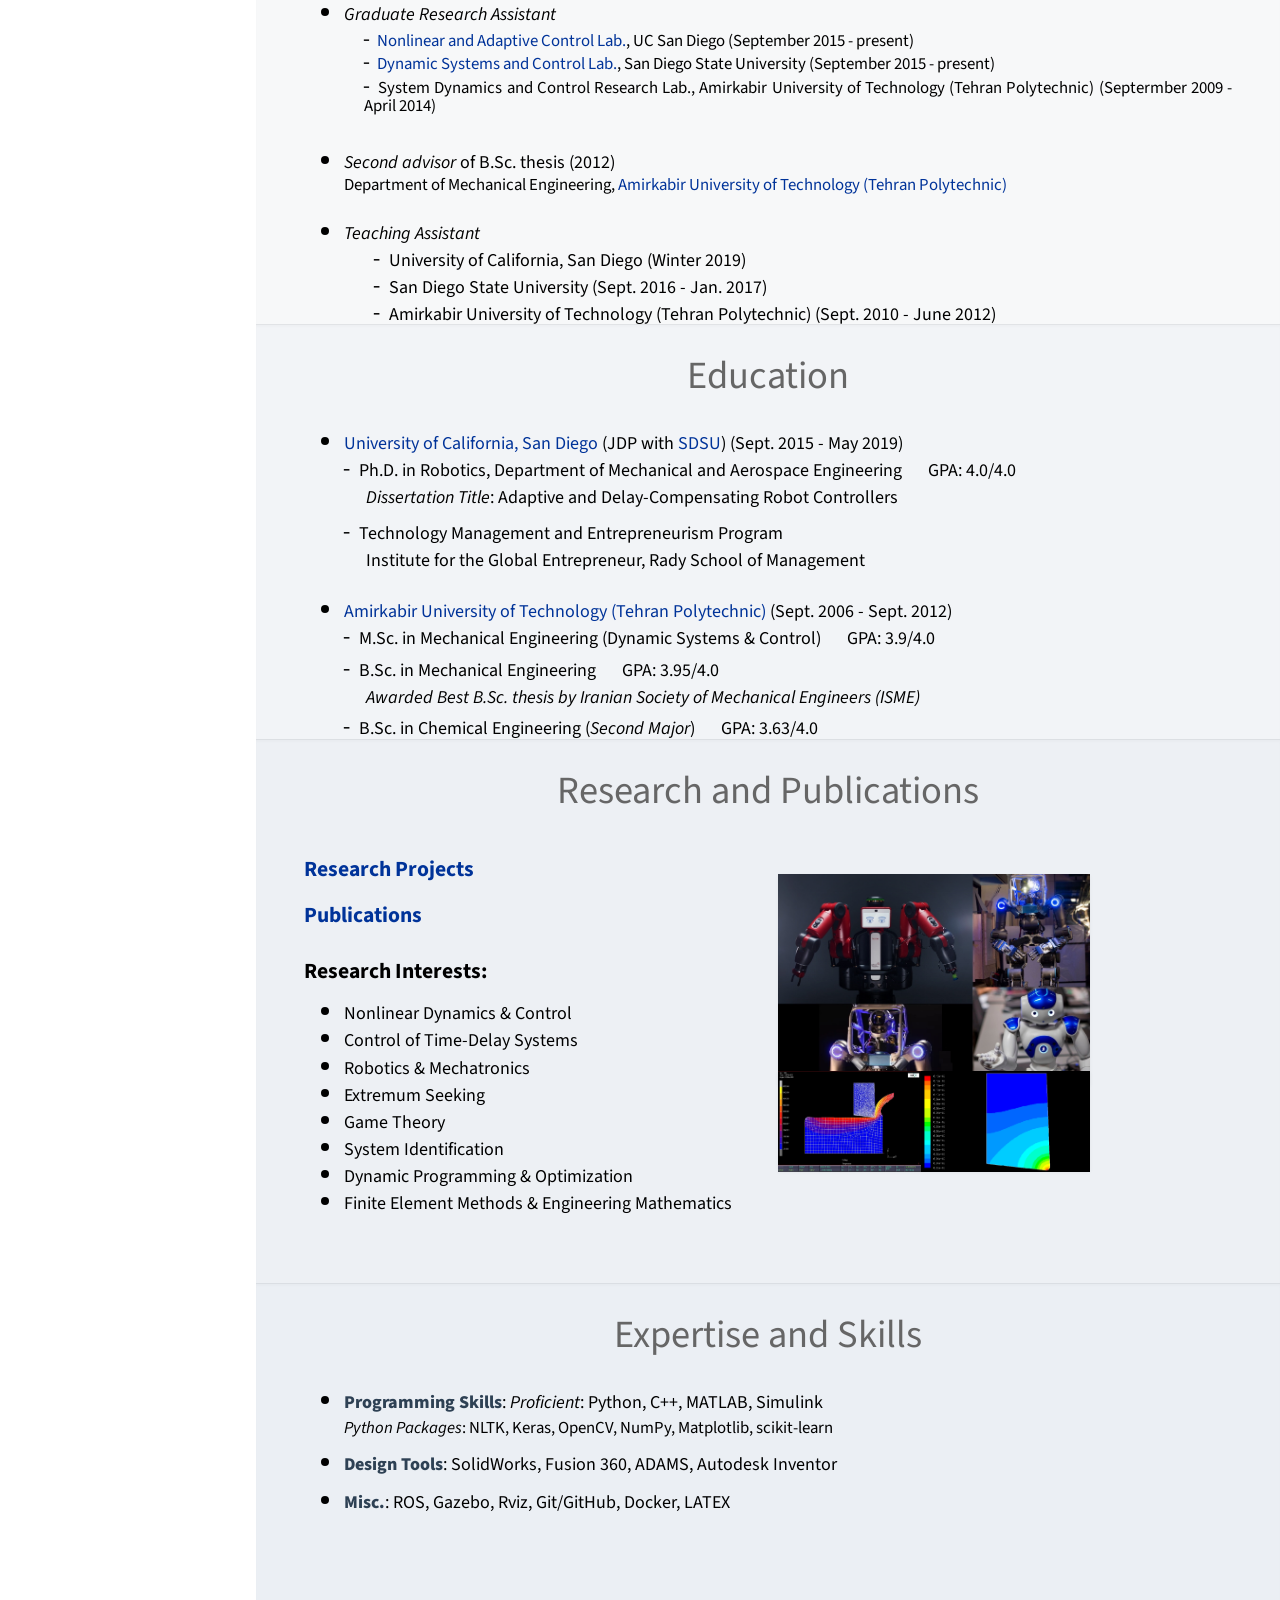
==== commit 3d07ea33: "minor update" ====
--- a/index.html
+++ b/index.html
@@ -113,15 +113,15 @@
 					</li>
 
 					<li>
-						<a href="MBagheri_CV.pdf" target="_blank" id="resume-link" class="skel-layers-ignoreHref"><span
-								class="icon fa-file-text-o" style="margin:-10px 0 -10px 0">CV</span></a>
-					</li>
-					<li>
 						<a href="MBagheri_resume.pdf" target="_blank" id="resume-link"
 							class="skel-layers-ignoreHref"><span class="icon fa-file-text-o"
 								style="margin:-10px 0 -10px 0">Resume</span></a>
 					</li>
 
+					<li>
+						<a href="MBagheri_CV.pdf" target="_blank" id="resume-link" class="skel-layers-ignoreHref"><span
+								class="icon fa-file-text-o" style="margin:-10px 0 -10px 0">CV</span></a>
+					</li>
 				</ul>
 			</nav>
 
@@ -130,9 +130,10 @@
 		<div class="bottom">
 			<!-- Social Icons -->
 			<ul style="margin-top:0px" class="icons">
+
 				<!-- <li>
-						<a href="#" class="icon fa-twitter"><span class="label">Twitter</span></a>
-					</li> -->
+					<a href="#" class="icon fa-twitter"><span class="label">Twitter</span></a>
+				</li> -->
 
 				<li style="padding-right:25px">
 					<a href="https://orcid.org/0000-0001-7438-4674" class="fa fa-brands:orcid"><span
@@ -144,19 +145,20 @@
 				</li>
 
 				<!-- <li>
-						<a href="https://app.joinhandshake.com/users/11401676" class="icon fa-handshake-o"><span class="label">Handshake</span></a>
-					</li> -->
+					<a href="https://app.joinhandshake.com/users/11401676" class="icon fa-handshake-o"><span
+							class="label">Handshake</span></a>
+				</li> -->
 
 				<li style="padding-right: 1px">
 					<a href="https://github.com/mostafa-bagheri" class="icon fa-github"></a>
 				</li>
 
 				<!-- <li>
-						<a href="#" class="icon fa-dribbble"><span class="label">Dribbble</span></a>
-					</li> -->
+					<a href="#" class="icon fa-dribbble"><span class="label">Dribbble</span></a>
+				</li> -->
 
 				<li>
-					<a href="mailto:mstfbagheri@ucsd.edu" class="icon fa-envelope"></a>
+					<a href="mailto:mstf.bagheri@gmail.com" class="icon fa-envelope"></a>
 				</li>
 
 			</ul>
@@ -206,10 +208,8 @@
 						style="color:#003399">UC San Diego</a> and <a href="https://peimannm.sdsu.edu/" target="_blank"
 						style="color:#003399">SDSU</a>. I received my PhD in Robotics from the Department of Mechanical
 					and Aerospace Engineering at the UC San Diego (JDP with SDSU) in 2019. I worked on 14-DOF Baxter
-					Robot under the supervision of Professors Miroslav Krstic and Peiman Naseradinmousavi.
-					</br>
-					</br>
-					In 2014, I joined the <a href="https://www.iit.it/research/lines/advanced-robotics"
+					Robot under the supervision of Professors Miroslav Krstic and Peiman Naseradinmousavi. In 2014, I
+					joined the <a href="https://www.iit.it/research/lines/advanced-robotics"
 						style="color:#003399">Department of Advanced Robotics</a> at the <a href="https://iit.it/"
 						style="color:#003399">Italian Institute of Technology (IIT)</a>, and primarily worked on the <a
 						href="https://www.walk-man.eu/" style="color:#003399">WALK-MAN</a> project as a graduate
@@ -267,10 +267,7 @@
 							<b>Dual Degree Student</b> (Mechanical and Chemical Engineering)
 						</p>
 					</li>
-
-					<p class="mylistsub" style="margin-bottom:-1.5em">
-					</p>
-
+					<p class="mylistsub" style="margin-bottom:-4.5em"> </p>
 				</ul>
 
 			</div>
@@ -278,6 +275,8 @@
 
 		<section id="work" class="three">
 			<div class="container">
+
+				<p class="mylistsub" style="margin-top:-2.5em"> </p>
 
 				<header>
 					<h2>Professional Experiences</h2>
@@ -442,7 +441,7 @@
 
 						</ul>
 
-						<p class="mylistsub" style="margin-bottom:-1.5em"></p>
+						<p class="mylistsub" style="margin-bottom:-4.5em"></p>
 					</li>
 
 				</ul>
@@ -452,6 +451,8 @@
 
 		<section id="education" class="four">
 			<div class="container">
+
+				<p class="mylistsub" style="margin-top:-2.5em"> </p>
 
 				<header>
 					<h2>Education</h2>
@@ -499,7 +500,7 @@
 
 					</li>
 
-					<p class="mylistsub" style="margin-bottom:-1.5em"></p>
+					<p class="mylistsub" style="margin-bottom:-4.5em"></p>
 
 				</ul>
 
@@ -509,6 +510,7 @@
 		<section id="research" class="five">
 			<div class="container">
 
+				<p class="mylistsub" style="margin-top:-2.5em"> </p>
 				<header>
 					<h2 style="margin-bottom: 10px;">Research and Publications</h2>
 				</header>
@@ -616,6 +618,7 @@
 		<section id="skills" class="six">
 			<div class="container">
 
+				<p class="mylistsub" style="margin-top:-2.5em"> </p>
 				<header>
 					<h2>Expertise and Skills</h2>
 				</header>
